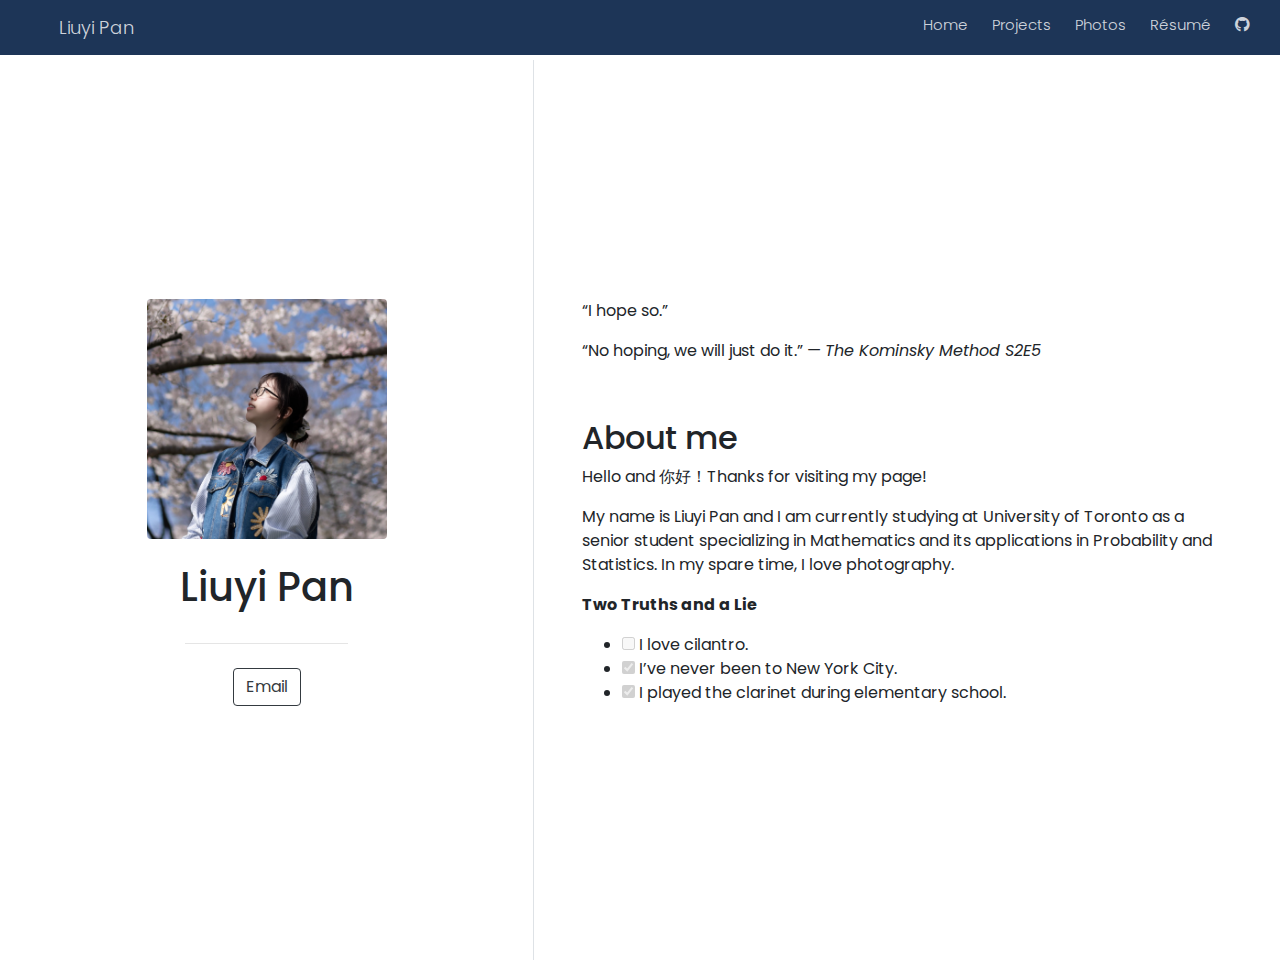
==== index.html @ ea9ebb52 "personal web build" ====
<!doctype html>
<html lang="en">
  <head>
    <!-- Required meta tags -->
    <meta charset="utf-8">
    <meta name="viewport" content="width=device-width, initial-scale=1, shrink-to-fit=no">

    <!-- Bootstrap CSS -->
    <link rel="stylesheet" href="https://stackpath.bootstrapcdn.com/bootstrap/4.5.0/css/bootstrap.min.css">

    <link href="https://fonts.googleapis.com/css2?family=Roboto+Slab&display=swap" rel="stylesheet">
    <style type="text/css">body {font-family: 'Roboto Slab', serif;}</style>

    <title>Liuyi Pan</title>

    
          <!--radix_placeholder_navigation_in_header-->
          <meta name="distill:offset" content=""/>

          <script type="application/javascript">

            window.headroom_prevent_pin = false;

            window.document.addEventListener("DOMContentLoaded", function (event) {

              // initialize headroom for banner
              var header = $('header').get(0);
              var headerHeight = header.offsetHeight;
              var headroom = new Headroom(header, {
                tolerance: 5,
                onPin : function() {
                  if (window.headroom_prevent_pin) {
                    window.headroom_prevent_pin = false;
                    headroom.unpin();
                  }
                }
              });
              headroom.init();
              if(window.location.hash)
                headroom.unpin();
              $(header).addClass('headroom--transition');

              // offset scroll location for banner on hash change
              // (see: https://github.com/WickyNilliams/headroom.js/issues/38)
              window.addEventListener("hashchange", function(event) {
                window.scrollTo(0, window.pageYOffset - (headerHeight + 25));
              });

              // responsive menu
              $('.distill-site-header').each(function(i, val) {
                var topnav = $(this);
                var toggle = topnav.find('.nav-toggle');
                toggle.on('click', function() {
                  topnav.toggleClass('responsive');
                });
              });

              // nav dropdowns
              $('.nav-dropbtn').click(function(e) {
                $(this).next('.nav-dropdown-content').toggleClass('nav-dropdown-active');
                $(this).parent().siblings('.nav-dropdown')
                   .children('.nav-dropdown-content').removeClass('nav-dropdown-active');
              });
              $("body").click(function(e){
                $('.nav-dropdown-content').removeClass('nav-dropdown-active');
              });
              $(".nav-dropdown").click(function(e){
                e.stopPropagation();
              });
            });
          </script>

          <style type="text/css">

          /* Theme (user-documented overrideables for nav appearance) */

          .distill-site-nav {
            color: rgba(255, 255, 255, 0.8);
            background-color: #0F2E3D;
            font-size: 15px;
            font-weight: 300;
          }

          .distill-site-nav a {
            color: inherit;
            text-decoration: none;
          }

          .distill-site-nav a:hover {
            color: white;
          }

          @media print {
            .distill-site-nav {
              display: none;
            }
          }

          .distill-site-header {

          }

          .distill-site-footer {

          }


          /* Site Header */

          .distill-site-header {
            width: 100%;
            box-sizing: border-box;
            z-index: 3;
          }

          .distill-site-header .nav-left {
            display: inline-block;
            margin-left: 8px;
          }

          @media screen and (max-width: 768px) {
            .distill-site-header .nav-left {
              margin-left: 0;
            }
          }


          .distill-site-header .nav-right {
            float: right;
            margin-right: 8px;
          }

          .distill-site-header a,
          .distill-site-header .title {
            display: inline-block;
            text-align: center;
            padding: 14px 10px 14px 10px;
          }

          .distill-site-header .title {
            font-size: 18px;
            min-width: 150px;
          }

          .distill-site-header .logo {
            padding: 0;
          }

          .distill-site-header .logo img {
            display: none;
            max-height: 20px;
            width: auto;
            margin-bottom: -4px;
          }

          .distill-site-header .nav-image img {
            max-height: 18px;
            width: auto;
            display: inline-block;
            margin-bottom: -3px;
          }



          @media screen and (min-width: 1000px) {
            .distill-site-header .logo img {
              display: inline-block;
            }
            .distill-site-header .nav-left {
              margin-left: 20px;
            }
            .distill-site-header .nav-right {
              margin-right: 20px;
            }
            .distill-site-header .title {
              padding-left: 12px;
            }
          }


          .distill-site-header .nav-toggle {
            display: none;
          }

          .nav-dropdown {
            display: inline-block;
            position: relative;
          }

          .nav-dropdown .nav-dropbtn {
            border: none;
            outline: none;
            color: rgba(255, 255, 255, 0.8);
            padding: 16px 10px;
            background-color: transparent;
            font-family: inherit;
            font-size: inherit;
            font-weight: inherit;
            margin: 0;
            margin-top: 1px;
            z-index: 2;
          }

          .nav-dropdown-content {
            display: none;
            position: absolute;
            background-color: white;
            min-width: 200px;
            border: 1px solid rgba(0,0,0,0.15);
            border-radius: 4px;
            box-shadow: 0px 8px 16px 0px rgba(0,0,0,0.1);
            z-index: 1;
            margin-top: 2px;
            white-space: nowrap;
            padding-top: 4px;
            padding-bottom: 4px;
          }

          .nav-dropdown-content hr {
            margin-top: 4px;
            margin-bottom: 4px;
            border: none;
            border-bottom: 1px solid rgba(0, 0, 0, 0.1);
          }

          .nav-dropdown-active {
            display: block;
          }

          .nav-dropdown-content a, .nav-dropdown-content .nav-dropdown-header {
            color: black;
            padding: 6px 24px;
            text-decoration: none;
            display: block;
            text-align: left;
          }

          .nav-dropdown-content .nav-dropdown-header {
            display: block;
            padding: 5px 24px;
            padding-bottom: 0;
            text-transform: uppercase;
            font-size: 14px;
            color: #999999;
            white-space: nowrap;
          }

          .nav-dropdown:hover .nav-dropbtn {
            color: white;
          }

          .nav-dropdown-content a:hover {
            background-color: #ddd;
            color: black;
          }

          .nav-right .nav-dropdown-content {
            margin-left: -45%;
            right: 0;
          }

          @media screen and (max-width: 768px) {
            .distill-site-header a, .distill-site-header .nav-dropdown  {display: none;}
            .distill-site-header a.nav-toggle {
              float: right;
              display: block;
            }
            .distill-site-header .title {
              margin-left: 0;
            }
            .distill-site-header .nav-right {
              margin-right: 0;
            }
            .distill-site-header {
              overflow: hidden;
            }
            .nav-right .nav-dropdown-content {
              margin-left: 0;
            }
          }


          @media screen and (max-width: 768px) {
            .distill-site-header.responsive {position: relative; min-height: 500px; }
            .distill-site-header.responsive a.nav-toggle {
              position: absolute;
              right: 0;
              top: 0;
            }
            .distill-site-header.responsive a,
            .distill-site-header.responsive .nav-dropdown {
              display: block;
              text-align: left;
            }
            .distill-site-header.responsive .nav-left,
            .distill-site-header.responsive .nav-right {
              width: 100%;
            }
            .distill-site-header.responsive .nav-dropdown {float: none;}
            .distill-site-header.responsive .nav-dropdown-content {position: relative;}
            .distill-site-header.responsive .nav-dropdown .nav-dropbtn {
              display: block;
              width: 100%;
              text-align: left;
            }
          }

          /* Site Footer */

          .distill-site-footer {
            width: 100%;
            overflow: hidden;
            box-sizing: border-box;
            z-index: 3;
            margin-top: 30px;
            padding-top: 30px;
            padding-bottom: 30px;
            text-align: center;
          }

          /* Headroom */

          d-title {
            padding-top: 6rem;
          }

          @media print {
            d-title {
              padding-top: 4rem;
            }
          }

          .headroom {
            z-index: 1000;
            position: fixed;
            top: 0;
            left: 0;
            right: 0;
          }

          .headroom--transition {
            transition: all .4s ease-in-out;
          }

          .headroom--unpinned {
            top: -100px;
          }

          .headroom--pinned {
            top: 0;
          }

          /* adjust viewport for navbar height */
          /* helps vertically center bootstrap (non-distill) content */
          .min-vh-100 {
            min-height: calc(100vh - 100px) !important;
          }

          </style>

          <script src="site_libs/jquery-3.6.0/jquery-3.6.0.min.js"></script>
          <link href="site_libs/font-awesome-5.1.0/css/all.css" rel="stylesheet"/>
          <link href="site_libs/font-awesome-5.1.0/css/v4-shims.css" rel="stylesheet"/>
          <script src="site_libs/headroom-0.9.4/headroom.min.js"></script>
          <script src="site_libs/autocomplete-0.37.1/autocomplete.min.js"></script>
          <script src="site_libs/fuse-6.4.1/fuse.min.js"></script>

          <script type="application/javascript">

          function getMeta(metaName) {
            var metas = document.getElementsByTagName('meta');
            for (let i = 0; i < metas.length; i++) {
              if (metas[i].getAttribute('name') === metaName) {
                return metas[i].getAttribute('content');
              }
            }
            return '';
          }

          function offsetURL(url) {
            var offset = getMeta('distill:offset');
            return offset ? offset + '/' + url : url;
          }

          function createFuseIndex() {

            // create fuse index
            var options = {
              keys: [
                { name: 'title', weight: 20 },
                { name: 'categories', weight: 15 },
                { name: 'description', weight: 10 },
                { name: 'contents', weight: 5 },
              ],
              ignoreLocation: true,
              threshold: 0
            };
            var fuse = new window.Fuse([], options);

            // fetch the main search.json
            return fetch(offsetURL('search.json'))
              .then(function(response) {
                if (response.status == 200) {
                  return response.json().then(function(json) {
                    // index main articles
                    json.articles.forEach(function(article) {
                      fuse.add(article);
                    });
                    // download collections and index their articles
                    return Promise.all(json.collections.map(function(collection) {
                      return fetch(offsetURL(collection)).then(function(response) {
                        if (response.status === 200) {
                          return response.json().then(function(articles) {
                            articles.forEach(function(article) {
                              fuse.add(article);
                            });
                          })
                        } else {
                          return Promise.reject(
                            new Error('Unexpected status from search index request: ' +
                                      response.status)
                          );
                        }
                      });
                    })).then(function() {
                      return fuse;
                    });
                  });

                } else {
                  return Promise.reject(
                    new Error('Unexpected status from search index request: ' +
                                response.status)
                  );
                }
              });
          }

          window.document.addEventListener("DOMContentLoaded", function (event) {

            // get search element (bail if we don't have one)
            var searchEl = window.document.getElementById('distill-search');
            if (!searchEl)
              return;

            createFuseIndex()
              .then(function(fuse) {

                // make search box visible
                searchEl.classList.remove('hidden');

                // initialize autocomplete
                var options = {
                  autoselect: true,
                  hint: false,
                  minLength: 2,
                };
                window.autocomplete(searchEl, options, [{
                  source: function(query, callback) {
                    const searchOptions = {
                      isCaseSensitive: false,
                      shouldSort: true,
                      minMatchCharLength: 2,
                      limit: 10,
                    };
                    var results = fuse.search(query, searchOptions);
                    callback(results
                      .map(function(result) { return result.item; })
                    );
                  },
                  templates: {
                    suggestion: function(suggestion) {
                      var img = suggestion.preview && Object.keys(suggestion.preview).length > 0
                        ? `<img src="${offsetURL(suggestion.preview)}"</img>`
                        : '';
                      var html = `
                        <div class="search-item">
                          <h3>${suggestion.title}</h3>
                          <div class="search-item-description">
                            ${suggestion.description || ''}
                          </div>
                          <div class="search-item-preview">
                            ${img}
                          </div>
                        </div>
                      `;
                      return html;
                    }
                  }
                }]).on('autocomplete:selected', function(event, suggestion) {
                  window.location.href = offsetURL(suggestion.path);
                });
                // remove inline display style on autocompleter (we want to
                // manage responsive display via css)
                $('.algolia-autocomplete').css("display", "");
              })
              .catch(function(error) {
                console.log(error);
              });

          });

          </script>

          <style type="text/css">

          .nav-search {
            font-size: x-small;
          }

          /* Algolioa Autocomplete */

          .algolia-autocomplete {
            display: inline-block;
            margin-left: 10px;
            vertical-align: sub;
            background-color: white;
            color: black;
            padding: 6px;
            padding-top: 8px;
            padding-bottom: 0;
            border-radius: 6px;
            border: 1px #0F2E3D solid;
            width: 180px;
          }


          @media screen and (max-width: 768px) {
            .distill-site-nav .algolia-autocomplete {
              display: none;
              visibility: hidden;
            }
            .distill-site-nav.responsive .algolia-autocomplete {
              display: inline-block;
              visibility: visible;
            }
            .distill-site-nav.responsive .algolia-autocomplete .aa-dropdown-menu {
              margin-left: 0;
              width: 400px;
              max-height: 400px;
            }
          }

          .algolia-autocomplete .aa-input, .algolia-autocomplete .aa-hint {
            width: 90%;
            outline: none;
            border: none;
          }

          .algolia-autocomplete .aa-hint {
            color: #999;
          }
          .algolia-autocomplete .aa-dropdown-menu {
            width: 550px;
            max-height: 70vh;
            overflow-x: visible;
            overflow-y: scroll;
            padding: 5px;
            margin-top: 3px;
            margin-left: -150px;
            background-color: #fff;
            border-radius: 5px;
            border: 1px solid #999;
            border-top: none;
          }

          .algolia-autocomplete .aa-dropdown-menu .aa-suggestion {
            cursor: pointer;
            padding: 5px 4px;
            border-bottom: 1px solid #eee;
          }

          .algolia-autocomplete .aa-dropdown-menu .aa-suggestion:last-of-type {
            border-bottom: none;
            margin-bottom: 2px;
          }

          .algolia-autocomplete .aa-dropdown-menu .aa-suggestion .search-item {
            overflow: hidden;
            font-size: 0.8em;
            line-height: 1.4em;
          }

          .algolia-autocomplete .aa-dropdown-menu .aa-suggestion .search-item h3 {
            font-size: 1rem;
            margin-block-start: 0;
            margin-block-end: 5px;
          }

          .algolia-autocomplete .aa-dropdown-menu .aa-suggestion .search-item-description {
            display: inline-block;
            overflow: hidden;
            height: 2.8em;
            width: 80%;
            margin-right: 4%;
          }

          .algolia-autocomplete .aa-dropdown-menu .aa-suggestion .search-item-preview {
            display: inline-block;
            width: 15%;
          }

          .algolia-autocomplete .aa-dropdown-menu .aa-suggestion .search-item-preview img {
            height: 3em;
            width: auto;
            display: none;
          }

          .algolia-autocomplete .aa-dropdown-menu .aa-suggestion .search-item-preview img[src] {
            display: initial;
          }

          .algolia-autocomplete .aa-dropdown-menu .aa-suggestion.aa-cursor {
            background-color: #eee;
          }
          .algolia-autocomplete .aa-dropdown-menu .aa-suggestion em {
            font-weight: bold;
            font-style: normal;
          }

          </style>


          <!--/radix_placeholder_navigation_in_header-->
          <!--radix_placeholder_site_in_header-->
          <!--/radix_placeholder_site_in_header-->
          
          <style type="text/css">
          body {
            padding-top: 60px;
          }
          </style>
          <style type="text/css">
          /* base variables */

          /* Edit the CSS properties in this file to create a custom
             Distill theme. Only edit values in the right column
             for each row; values shown are the CSS defaults.
             To return any property to the default,
             you may set its value to: unset
             All rows must end with a semi-colon.                      */

          /* Optional: embed custom fonts here with `@import`          */
          /* This must remain at the top of this file.                 */



          html {
            /*-- Main font sizes --*/
            --title-size:      50px;
            --body-size:       1.06rem;
            --code-size:       14px;
            --aside-size:      12px;
            --fig-cap-size:    13px;
            /*-- Main font colors --*/
            --title-color:     #000000;
            --header-color:    rgba(0, 0, 0, 0.8);
            --body-color:      rgba(0, 0, 0, 0.8);
            --aside-color:     rgba(0, 0, 0, 0.6);
            --fig-cap-color:   rgba(0, 0, 0, 0.6);
            /*-- Specify custom fonts ~~~ must be imported above   --*/
            --heading-font:    sans-serif;
            --mono-font:       monospace;
            --body-font:       sans-serif;
            --navbar-font:     sans-serif;  /* websites + blogs only */
          }

          /*-- ARTICLE METADATA --*/
          d-byline {
            --heading-size:    0.6rem;
            --heading-color:   rgba(0, 0, 0, 0.5);
            --body-size:       0.8rem;
            --body-color:      rgba(0, 0, 0, 0.8);
          }

          /*-- ARTICLE TABLE OF CONTENTS --*/
          .d-contents {
            --heading-size:    18px;
            --contents-size:   13px;
          }

          /*-- ARTICLE APPENDIX --*/
          d-appendix {
            --heading-size:    15px;
            --heading-color:   rgba(0, 0, 0, 0.65);
            --text-size:       0.8em;
            --text-color:      rgba(0, 0, 0, 0.5);
          }

          /*-- WEBSITE HEADER + FOOTER --*/
          /* These properties only apply to Distill sites and blogs  */

          .distill-site-header {
            --title-size:       18px;
            --text-color:       rgba(255, 255, 255, 0.8);
            --text-size:        15px;
            --hover-color:      white;
            --bkgd-color:       #0F2E3D;
          }

          .distill-site-footer {
            --text-color:       rgba(255, 255, 255, 0.8);
            --text-size:        15px;
            --hover-color:      white;
            --bkgd-color:       #0F2E3D;
          }

          /*-- Additional custom styles --*/
          /* Add any additional CSS rules below                      */
          </style>
          <style type="text/css">
          /* base variables */

          /* Edit the CSS properties in this file to create a custom
             Distill theme. Only edit values in the right column
             for each row; values shown are the CSS defaults.
             To return any property to the default,
             you may set its value to: unset
             All rows must end with a semi-colon.                      */

          /* Optional: embed custom fonts here with `@import`          */
          /* This must remain at the top of this file.                 */

          @import url('https://fonts.googleapis.com/css2?family=Poppins&display=swap');

          html {
            /*-- Main font sizes --*/
            --title-size:      50px;
            --body-size:       1.06rem;
            --code-size:       14px;
            --aside-size:      12px;
            --fig-cap-size:    13px;
            /*-- Main font colors --*/
            --title-color:     #000000;
            --header-color:    rgba(0, 0, 0, 0.8);
            --body-color:      rgba(0, 0, 0, 0.8);
            --aside-color:     rgba(0, 0, 0, 0.6);
            --fig-cap-color:   rgba(0, 0, 0, 0.6);
            /*-- Specify custom fonts ~~~ must be imported above   --*/
            --heading-font:    'Poppins', sans-serif;
            --mono-font:       monospace;
            --body-font:       'Poppins', sans-serif;
            --navbar-font:     'Poppins', sans-serif;  /* websites + blogs only */
          }

          /*-- ARTICLE METADATA --*/
          d-byline {
            --heading-size:    0.6rem;
            --heading-color:   rgba(0, 0, 0, 0.5);
            --body-size:       0.8rem;
            --body-color:      rgba(0, 0, 0, 0.8);
          }

          /*-- ARTICLE TABLE OF CONTENTS --*/
          .d-contents {
            --heading-size:    18px;
            --contents-size:   13px;
          }

          /*-- ARTICLE APPENDIX --*/
          d-appendix {
            --heading-size:    15px;
            --heading-color:   rgba(0, 0, 0, 0.65);
            --text-size:       0.8em;
            --text-color:      rgba(0, 0, 0, 0.5);
          }

          /*-- WEBSITE HEADER + FOOTER --*/
          /* These properties only apply to Distill sites and blogs  */

          .distill-site-header {
            --title-size:       18px;
            --text-color:       rgba(255, 255, 255, 0.8);
            --text-size:        15px;
            --hover-color:      white;
            --bkgd-color:       #1d3557;
          }

          .distill-site-footer {
            --text-color:       rgba(255, 255, 255, 0.8);
            --text-size:        15px;
            --hover-color:      white;
            --bkgd-color:       #1d3557;
          }

          a:hover {
            color: #457b9d;
          }

          /*-- Additional custom styles --*/
          /* Add any additional CSS rules below                      */
          </style>
          <style type="text/css">
          /* base style */

          /* FONT FAMILIES */

          :root {
            --heading-default: -apple-system, BlinkMacSystemFont, "Segoe UI", Roboto, Oxygen, Ubuntu, Cantarell, "Fira Sans", "Droid Sans", "Helvetica Neue", Arial, sans-serif;
            --mono-default: Consolas, Monaco, 'Andale Mono', 'Ubuntu Mono', monospace;
            --body-default: -apple-system, BlinkMacSystemFont, "Segoe UI", Roboto, Oxygen, Ubuntu, Cantarell, "Fira Sans", "Droid Sans", "Helvetica Neue", Arial, sans-serif;
          }

          body,
          .posts-list .post-preview p,
          .posts-list .description p {
            font-family: var(--body-font), var(--body-default);
          }

          h1, h2, h3, h4, h5, h6,
          .posts-list .post-preview h2,
          .posts-list .description h2 {
            font-family: var(--heading-font), var(--heading-default);
          }

          d-article div.sourceCode code,
          d-article pre code {
            font-family: var(--mono-font), var(--mono-default);
          }


          /*-- TITLE --*/
          d-title h1,
          .posts-list > h1 {
            color: var(--title-color, black);
          }

          d-title h1 {
            font-size: var(--title-size, 50px);
          }

          /*-- HEADERS --*/
          d-article h1,
          d-article h2,
          d-article h3,
          d-article h4,
          d-article h5,
          d-article h6 {
            color: var(--header-color, rgba(0, 0, 0, 0.8));
          }

          /*-- BODY --*/
          d-article > p,  /* only text inside of <p> tags */
          d-article > ul, /* lists */
          d-article > ol {
            color: var(--body-color, rgba(0, 0, 0, 0.8));
            font-size: var(--body-size, 1.06rem);
          }


          /*-- CODE --*/
          d-article div.sourceCode code,
          d-article pre code {
            font-size: var(--code-size, 14px);
          }

          /*-- ASIDE --*/
          d-article aside {
            font-size: var(--aside-size, 12px);
            color: var(--aside-color, rgba(0, 0, 0, 0.6));
          }

          /*-- FIGURE CAPTIONS --*/
          figure .caption,
          figure figcaption,
          .figure .caption {
            font-size: var(--fig-cap-size, 13px);
            color: var(--fig-cap-color, rgba(0, 0, 0, 0.6));
          }

          /*-- METADATA --*/
          d-byline h3 {
            font-size: var(--heading-size, 0.6rem);
            color: var(--heading-color, rgba(0, 0, 0, 0.5));
          }

          d-byline {
            font-size: var(--body-size, 0.8rem);
            color: var(--body-color, rgba(0, 0, 0, 0.8));
          }

          d-byline a,
          d-article d-byline a {
            color: var(--body-color, rgba(0, 0, 0, 0.8));
          }

          /*-- TABLE OF CONTENTS --*/
          .d-contents nav h3 {
            font-size: var(--heading-size, 18px);
          }

          .d-contents nav a {
            font-size: var(--contents-size, 13px);
          }

          /*-- APPENDIX --*/
          d-appendix h3 {
            font-size: var(--heading-size, 15px);
            color: var(--heading-color, rgba(0, 0, 0, 0.65));
          }

          d-appendix {
            font-size: var(--text-size, 0.8em);
            color: var(--text-color, rgba(0, 0, 0, 0.5));
          }

          d-appendix d-footnote-list a.footnote-backlink {
            color: var(--text-color, rgba(0, 0, 0, 0.5));
          }

          /*-- WEBSITE HEADER + FOOTER --*/
          .distill-site-header .title {
            font-size: var(--title-size, 18px);
            font-family: var(--navbar-font), var(--heading-default);
          }

          .distill-site-header a,
          .nav-dropdown .nav-dropbtn {
            font-family: var(--navbar-font), var(--heading-default);
          }

          .nav-dropdown .nav-dropbtn {
            color: var(--text-color, rgba(255, 255, 255, 0.8));
            font-size: var(--text-size, 15px);
          }

          .distill-site-header a:hover,
          .nav-dropdown:hover .nav-dropbtn {
            color: var(--hover-color, white);
          }

          .distill-site-header {
            font-size: var(--text-size, 15px);
            color: var(--text-color, rgba(255, 255, 255, 0.8));
            background-color: var(--bkgd-color, #0F2E3D);
          }

          .distill-site-footer {
            font-size: var(--text-size, 15px);
            color: var(--text-color, rgba(255, 255, 255, 0.8));
            background-color: var(--bkgd-color, #0F2E3D);
          }

          .distill-site-footer a:hover {
            color: var(--hover-color, white);
          }</style>
          <script src="C:\Users\11366\Documents\R\win-library\4.0\rmarkdown\rmd\h\pandoc\header-attrs.js"></script>
    
    
  </head>
  <body>

          <!--radix_placeholder_navigation_before_body-->
          <header class="header header--fixed" role="banner">
          <nav class="distill-site-nav distill-site-header">
          <div class="nav-left">
          <a href="index.html" class="title">Liuyi Pan</a>
          </div>
          <div class="nav-right">
          <a href="index.html">Home</a>
          <a href="projects.html">Projects</a>
          <a href="photos.html">Photos</a>
          <a href="pdfs/liuyipan_resume.pdf">Résumé</a>
          <a href="https://github.com/pattypan27">
          <i class="fa fa-github" aria-hidden="true"></i>
          </a>
          <a href="javascript:void(0);" class="nav-toggle">&#9776;</a>
          </div>
          </nav>
          </header>
          <!--/radix_placeholder_navigation_before_body-->
          <!--radix_placeholder_site_before_body-->
          <!--/radix_placeholder_site_before_body-->
    
    <div class="container-fluid d-none d-lg-block d-xl-block">
      <div class="d-flex row flex-row vh-100">
        <div class="d-flex flex-column col-5 align-items-center text-center align-self-center">
          <div class="mx-auto text-center">
            <div class="p-3">
              <img src="liuyi.jpg" style="height:15rem" class="rounded">
            </div>
            <div class="p-2">
              <h1>Liuyi Pan</h1>
            </div>
            <hr style="width:60%;"/>
            <div class="p-2">
              <div id="icon-list">
                <ul class="list-inline">
                                    <li class="list-inline-item">
                    <a href=mailto:liuyi.pan@mail.utoronto.ca>
                      <button type="button" class="btn btn-outline-dark mb-2">
                        Email
                      </button>
                    </a>
                  </li>
                                  </ul>
              </div>
            </div>
          </div>
        </div>
        <div class="d-flex flex-column vh-100 border-left"></div>
        <div class="d-flex flex-column col px-5 align-items-center align-self-center mh-100" style="overflow-y: scroll;">
          <div class="my-5" id="content">
            <p>“I hope so.”</p>
            <p>“No hoping, we will just do it.” — <em>The Kominsky
            Method S2E5</em></p>
            <p><br />
            </p>
            <div id="about-me" class="section level2">
            <h2>About me</h2>
            <p>Hello and 你好！Thanks for visiting my page!</p>
            <p>My name is Liuyi Pan and I am currently studying at
            University of Toronto as a senior student specializing in
            Mathematics and its applications in Probability and
            Statistics. In my spare time, I love photography.</p>
            <p><strong>Two Truths and a Lie</strong></p>
            <ul class="task-list">
            <li><input type="checkbox" disabled="" />
            I love cilantro.</li>
            <li><input type="checkbox" disabled="" checked="" />
            I’ve never been to New York City.</li>
            <li><input type="checkbox" disabled="" checked="" />
            I played the clarinet during elementary school.</li>
            </ul>
            </div>
          </div>
        </div>
      </div>
    </div>

    <div class="container-flex min-vh-100 d-block d-lg-none d-xl-none">
      <div class="d-flex flex-row justify-content-center">
        <div class="d-flex flex-col">
          <div class="mx-auto">
            <div class="p-3 mt-3 text-center">
              <img src="liuyi.jpg" style="height:15rem" class="rounded">
            </div>
            <div class="p-2 text-center">
              <h1>Liuyi Pan</h1>
            </div>
            <hr style="width:60%;"/>

            <div class="row justify-content-center align-items-center">
              <div class="col-8 p-1 text-center">
                <div class="list-group">
                                    <a href=mailto:liuyi.pan@mail.utoronto.ca>
                    <button type="button" class="list-group-item list-group-item-action my-1 rounded">
                      Email
                    </button>
                  </a>
                                  </div>
              </div>
            </div>
            <div class="p pt-4 px-5">
              <p>“I hope so.”</p>
              <p>“No hoping, we will just do it.” — <em>The Kominsky
              Method S2E5</em></p>
              <p><br />
              </p>
              <div id="about-me" class="section level2">
              <h2>About me</h2>
              <p>Hello and 你好！Thanks for visiting my page!</p>
              <p>My name is Liuyi Pan and I am currently studying at
              University of Toronto as a senior student specializing in
              Mathematics and its applications in Probability and
              Statistics. In my spare time, I love photography.</p>
              <p><strong>Two Truths and a Lie</strong></p>
              <ul class="task-list">
              <li><input type="checkbox" disabled="" />
              I love cilantro.</li>
              <li><input type="checkbox" disabled="" checked="" />
              I’ve never been to New York City.</li>
              <li><input type="checkbox" disabled="" checked="" />
              I played the clarinet during elementary school.</li>
              </ul>
              </div>
            </div>
        </div>
      </div>
    </div>

    <!-- Optional JavaScript -->
    <!-- jQuery first, then Popper.js, then Bootstrap JS -->
    <script src="https://code.jquery.com/jquery-3.5.1.slim.min.js" integrity="sha384-DfXdz2htPH0lsSSs5nCTpuj/zy4C+OGpamoFVy38MVBnE+IbbVYUew+OrCXaRkfj" crossorigin="anonymous"></script>
    <script src="https://cdn.jsdelivr.net/npm/popper.js@1.16.0/dist/umd/popper.min.js" integrity="sha384-Q6E9RHvbIyZFJoft+2mJbHaEWldlvI9IOYy5n3zV9zzTtmI3UksdQRVvoxMfooAo" crossorigin="anonymous"></script>
    <script src="https://stackpath.bootstrapcdn.com/bootstrap/4.5.0/js/bootstrap.min.js" integrity="sha384-OgVRvuATP1z7JjHLkuOU7Xw704+h835Lr+6QL9UvYjZE3Ipu6Tp75j7Bh/kR0JKI" crossorigin="anonymous"></script>

      <!--radix_placeholder_site_after_body-->
      <!--/radix_placeholder_site_after_body-->
      <!--radix_placeholder_navigation_after_body-->
      <div class="distill-site-nav distill-site-footer">
      <p>© Copyright 2022 Liuyi Pan</p>
      <p><span style="font-size:0.6rem;"><i class="fas fa-wrench"></i> The
      site made with the distill R-package <i class="fab fa-r-project"></i>
      powered by the distill web framework
      <i class="fab fa-js"></i></span></p>
      </div>
      <!--/radix_placeholder_navigation_after_body-->

  
  </body>
</html>
---- site_libs/font-awesome-5.1.0/css/all.css ----
/*!
 * Font Awesome Free 5.1.0 by @fontawesome - https://fontawesome.com
 * License - https://fontawesome.com/license (Icons: CC BY 4.0, Fonts: SIL OFL 1.1, Code: MIT License)
 */
.fa,.fab,.fal,.far,.fas{-moz-osx-font-smoothing:grayscale;-webkit-font-smoothing:antialiased;display:inline-block;font-style:normal;font-variant:normal;text-rendering:auto;line-height:1}.fa-lg{font-size:1.33333em;line-height:.75em;vertical-align:-.0667em}.fa-xs{font-size:.75em}.fa-sm{font-size:.875em}.fa-1x{font-size:1em}.fa-2x{font-size:2em}.fa-3x{font-size:3em}.fa-4x{font-size:4em}.fa-5x{font-size:5em}.fa-6x{font-size:6em}.fa-7x{font-size:7em}.fa-8x{font-size:8em}.fa-9x{font-size:9em}.fa-10x{font-size:10em}.fa-fw{text-align:center;width:1.25em}.fa-ul{list-style-type:none;margin-left:2.5em;padding-left:0}.fa-ul>li{position:relative}.fa-li{left:-2em;position:absolute;text-align:center;width:2em;line-height:inherit}.fa-border{border:.08em solid #eee;border-radius:.1em;padding:.2em .25em .15em}.fa-pull-left{float:left}.fa-pull-right{float:right}.fa.fa-pull-left,.fab.fa-pull-left,.fal.fa-pull-left,.far.fa-pull-left,.fas.fa-pull-left{margin-right:.3em}.fa.fa-pull-right,.fab.fa-pull-right,.fal.fa-pull-right,.far.fa-pull-right,.fas.fa-pull-right{margin-left:.3em}.fa-spin{animation:a 2s infinite linear}.fa-pulse{animation:a 1s infinite steps(8)}@keyframes a{0%{transform:rotate(0deg)}to{transform:rotate(1turn)}}.fa-rotate-90{-ms-filter:"progid:DXImageTransform.Microsoft.BasicImage(rotation=1)";transform:rotate(90deg)}.fa-rotate-180{-ms-filter:"progid:DXImageTransform.Microsoft.BasicImage(rotation=2)";transform:rotate(180deg)}.fa-rotate-270{-ms-filter:"progid:DXImageTransform.Microsoft.BasicImage(rotation=3)";transform:rotate(270deg)}.fa-flip-horizontal{-ms-filter:"progid:DXImageTransform.Microsoft.BasicImage(rotation=0, mirror=1)";transform:scaleX(-1)}.fa-flip-vertical{transform:scaleY(-1)}.fa-flip-horizontal.fa-flip-vertical,.fa-flip-vertical{-ms-filter:"progid:DXImageTransform.Microsoft.BasicImage(rotation=2, mirror=1)"}.fa-flip-horizontal.fa-flip-vertical{transform:scale(-1)}:root .fa-flip-horizontal,:root .fa-flip-vertical,:root .fa-rotate-90,:root .fa-rotate-180,:root .fa-rotate-270{-webkit-filter:none;filter:none}.fa-stack{display:inline-block;height:2em;line-height:2em;position:relative;vertical-align:middle;width:2em}.fa-stack-1x,.fa-stack-2x{left:0;position:absolute;text-align:center;width:100%}.fa-stack-1x{line-height:inherit}.fa-stack-2x{font-size:2em}.fa-inverse{color:#fff}.fa-500px:before{content:"\f26e"}.fa-accessible-icon:before{content:"\f368"}.fa-accusoft:before{content:"\f369"}.fa-address-book:before{content:"\f2b9"}.fa-address-card:before{content:"\f2bb"}.fa-adjust:before{content:"\f042"}.fa-adn:before{content:"\f170"}.fa-adversal:before{content:"\f36a"}.fa-affiliatetheme:before{content:"\f36b"}.fa-algolia:before{content:"\f36c"}.fa-align-center:before{content:"\f037"}.fa-align-justify:before{content:"\f039"}.fa-align-left:before{content:"\f036"}.fa-align-right:before{content:"\f038"}.fa-allergies:before{content:"\f461"}.fa-amazon:before{content:"\f270"}.fa-amazon-pay:before{content:"\f42c"}.fa-ambulance:before{content:"\f0f9"}.fa-american-sign-language-interpreting:before{content:"\f2a3"}.fa-amilia:before{content:"\f36d"}.fa-anchor:before{content:"\f13d"}.fa-android:before{content:"\f17b"}.fa-angellist:before{content:"\f209"}.fa-angle-double-down:before{content:"\f103"}.fa-angle-double-left:before{content:"\f100"}.fa-angle-double-right:before{content:"\f101"}.fa-angle-double-up:before{content:"\f102"}.fa-angle-down:before{content:"\f107"}.fa-angle-left:before{content:"\f104"}.fa-angle-right:before{content:"\f105"}.fa-angle-up:before{content:"\f106"}.fa-angry:before{content:"\f556"}.fa-angrycreative:before{content:"\f36e"}.fa-angular:before{content:"\f420"}.fa-app-store:before{content:"\f36f"}.fa-app-store-ios:before{content:"\f370"}.fa-apper:before{content:"\f371"}.fa-apple:before{content:"\f179"}.fa-apple-pay:before{content:"\f415"}.fa-archive:before{content:"\f187"}.fa-archway:before{content:"\f557"}.fa-arrow-alt-circle-down:before{content:"\f358"}.fa-arrow-alt-circle-left:before{content:"\f359"}.fa-arrow-alt-circle-right:before{content:"\f35a"}.fa-arrow-alt-circle-up:before{content:"\f35b"}.fa-arrow-circle-down:before{content:"\f0ab"}.fa-arrow-circle-left:before{content:"\f0a8"}.fa-arrow-circle-right:before{content:"\f0a9"}.fa-arrow-circle-up:before{content:"\f0aa"}.fa-arrow-down:before{content:"\f063"}.fa-arrow-left:before{content:"\f060"}.fa-arrow-right:before{content:"\f061"}.fa-arrow-up:before{content:"\f062"}.fa-arrows-alt:before{content:"\f0b2"}.fa-arrows-alt-h:before{content:"\f337"}.fa-arrows-alt-v:before{content:"\f338"}.fa-assistive-listening-systems:before{content:"\f2a2"}.fa-asterisk:before{content:"\f069"}.fa-asymmetrik:before{content:"\f372"}.fa-at:before{content:"\f1fa"}.fa-atlas:before{content:"\f558"}.fa-audible:before{content:"\f373"}.fa-audio-description:before{content:"\f29e"}.fa-autoprefixer:before{content:"\f41c"}.fa-avianex:before{content:"\f374"}.fa-aviato:before{content:"\f421"}.fa-award:before{content:"\f559"}.fa-aws:before{content:"\f375"}.fa-backspace:before{content:"\f55a"}.fa-backward:before{content:"\f04a"}.fa-balance-scale:before{content:"\f24e"}.fa-ban:before{content:"\f05e"}.fa-band-aid:before{content:"\f462"}.fa-bandcamp:before{content:"\f2d5"}.fa-barcode:before{content:"\f02a"}.fa-bars:before{content:"\f0c9"}.fa-baseball-ball:before{content:"\f433"}.fa-basketball-ball:before{content:"\f434"}.fa-bath:before{content:"\f2cd"}.fa-battery-empty:before{content:"\f244"}.fa-battery-full:before{content:"\f240"}.fa-battery-half:before{content:"\f242"}.fa-battery-quarter:before{content:"\f243"}.fa-battery-three-quarters:before{content:"\f241"}.fa-bed:before{content:"\f236"}.fa-beer:before{content:"\f0fc"}.fa-behance:before{content:"\f1b4"}.fa-behance-square:before{content:"\f1b5"}.fa-bell:before{content:"\f0f3"}.fa-bell-slash:before{content:"\f1f6"}.fa-bezier-curve:before{content:"\f55b"}.fa-bicycle:before{content:"\f206"}.fa-bimobject:before{content:"\f378"}.fa-binoculars:before{content:"\f1e5"}.fa-birthday-cake:before{content:"\f1fd"}.fa-bitbucket:before{content:"\f171"}.fa-bitcoin:before{content:"\f379"}.fa-bity:before{content:"\f37a"}.fa-black-tie:before{content:"\f27e"}.fa-blackberry:before{content:"\f37b"}.fa-blender:before{content:"\f517"}.fa-blind:before{content:"\f29d"}.fa-blogger:before{content:"\f37c"}.fa-blogger-b:before{content:"\f37d"}.fa-bluetooth:before{content:"\f293"}.fa-bluetooth-b:before{content:"\f294"}.fa-bold:before{content:"\f032"}.fa-bolt:before{content:"\f0e7"}.fa-bomb:before{content:"\f1e2"}.fa-bong:before{content:"\f55c"}.fa-book:before{content:"\f02d"}.fa-book-open:before{content:"\f518"}.fa-bookmark:before{content:"\f02e"}.fa-bowling-ball:before{content:"\f436"}.fa-box:before{content:"\f466"}.fa-box-open:before{content:"\f49e"}.fa-boxes:before{content:"\f468"}.fa-braille:before{content:"\f2a1"}.fa-briefcase:before{content:"\f0b1"}.fa-briefcase-medical:before{content:"\f469"}.fa-broadcast-tower:before{content:"\f519"}.fa-broom:before{content:"\f51a"}.fa-brush:before{content:"\f55d"}.fa-btc:before{content:"\f15a"}.fa-bug:before{content:"\f188"}.fa-building:before{content:"\f1ad"}.fa-bullhorn:before{content:"\f0a1"}.fa-bullseye:before{content:"\f140"}.fa-burn:before{content:"\f46a"}.fa-buromobelexperte:before{content:"\f37f"}.fa-bus:before{content:"\f207"}.fa-bus-alt:before{content:"\f55e"}.fa-buysellads:before{content:"\f20d"}.fa-calculator:before{content:"\f1ec"}.fa-calendar:before{content:"\f133"}.fa-calendar-alt:before{content:"\f073"}.fa-calendar-check:before{content:"\f274"}.fa-calendar-minus:before{content:"\f272"}.fa-calendar-plus:before{content:"\f271"}.fa-calendar-times:before{content:"\f273"}.fa-camera:before{content:"\f030"}.fa-camera-retro:before{content:"\f083"}.fa-cannabis:before{content:"\f55f"}.fa-capsules:before{content:"\f46b"}.fa-car:before{content:"\f1b9"}.fa-caret-down:before{content:"\f0d7"}.fa-caret-left:before{content:"\f0d9"}.fa-caret-right:before{content:"\f0da"}.fa-caret-square-down:before{content:"\f150"}.fa-caret-square-left:before{content:"\f191"}.fa-caret-square-right:before{content:"\f152"}.fa-caret-square-up:before{content:"\f151"}.fa-caret-up:before{content:"\f0d8"}.fa-cart-arrow-down:before{content:"\f218"}.fa-cart-plus:before{content:"\f217"}.fa-cc-amazon-pay:before{content:"\f42d"}.fa-cc-amex:before{content:"\f1f3"}.fa-cc-apple-pay:before{content:"\f416"}.fa-cc-diners-club:before{content:"\f24c"}.fa-cc-discover:before{content:"\f1f2"}.fa-cc-jcb:before{content:"\f24b"}.fa-cc-mastercard:before{content:"\f1f1"}.fa-cc-paypal:before{content:"\f1f4"}.fa-cc-stripe:before{content:"\f1f5"}.fa-cc-visa:before{content:"\f1f0"}.fa-centercode:before{content:"\f380"}.fa-certificate:before{content:"\f0a3"}.fa-chalkboard:before{content:"\f51b"}.fa-chalkboard-teacher:before{content:"\f51c"}.fa-chart-area:before{content:"\f1fe"}.fa-chart-bar:before{content:"\f080"}.fa-chart-line:before{content:"\f201"}.fa-chart-pie:before{content:"\f200"}.fa-check:before{content:"\f00c"}.fa-check-circle:before{content:"\f058"}.fa-check-double:before{content:"\f560"}.fa-check-square:before{content:"\f14a"}.fa-chess:before{content:"\f439"}.fa-chess-bishop:before{content:"\f43a"}.fa-chess-board:before{content:"\f43c"}.fa-chess-king:before{content:"\f43f"}.fa-chess-knight:before{content:"\f441"}.fa-chess-pawn:before{content:"\f443"}.fa-chess-queen:before{content:"\f445"}.fa-chess-rook:before{content:"\f447"}.fa-chevron-circle-down:before{content:"\f13a"}.fa-chevron-circle-left:before{content:"\f137"}.fa-chevron-circle-right:before{content:"\f138"}.fa-chevron-circle-up:before{content:"\f139"}.fa-chevron-down:before{content:"\f078"}.fa-chevron-left:before{content:"\f053"}.fa-chevron-right:before{content:"\f054"}.fa-chevron-up:before{content:"\f077"}.fa-child:before{content:"\f1ae"}.fa-chrome:before{content:"\f268"}.fa-church:before{content:"\f51d"}.fa-circle:before{content:"\f111"}.fa-circle-notch:before{content:"\f1ce"}.fa-clipboard:before{content:"\f328"}.fa-clipboard-check:before{content:"\f46c"}.fa-clipboard-list:before{content:"\f46d"}.fa-clock:before{content:"\f017"}.fa-clone:before{content:"\f24d"}.fa-closed-captioning:before{content:"\f20a"}.fa-cloud:before{content:"\f0c2"}.fa-cloud-download-alt:before{content:"\f381"}.fa-cloud-upload-alt:before{content:"\f382"}.fa-cloudscale:before{content:"\f383"}.fa-cloudsmith:before{content:"\f384"}.fa-cloudversify:before{content:"\f385"}.fa-cocktail:before{content:"\f561"}.fa-code:before{content:"\f121"}.fa-code-branch:before{content:"\f126"}.fa-codepen:before{content:"\f1cb"}.fa-codiepie:before{content:"\f284"}.fa-coffee:before{content:"\f0f4"}.fa-cog:before{content:"\f013"}.fa-cogs:before{content:"\f085"}.fa-coins:before{content:"\f51e"}.fa-columns:before{content:"\f0db"}.fa-comment:before{content:"\f075"}.fa-comment-alt:before{content:"\f27a"}.fa-comment-dots:before{content:"\f4ad"}.fa-comment-slash:before{content:"\f4b3"}.fa-comments:before{content:"\f086"}.fa-compact-disc:before{content:"\f51f"}.fa-compass:before{content:"\f14e"}.fa-compress:before{content:"\f066"}.fa-concierge-bell:before{content:"\f562"}.fa-connectdevelop:before{content:"\f20e"}.fa-contao:before{content:"\f26d"}.fa-cookie:before{content:"\f563"}.fa-cookie-bite:before{content:"\f564"}.fa-copy:before{content:"\f0c5"}.fa-copyright:before{content:"\f1f9"}.fa-couch:before{content:"\f4b8"}.fa-cpanel:before{content:"\f388"}.fa-creative-commons:before{content:"\f25e"}.fa-creative-commons-by:before{content:"\f4e7"}.fa-creative-commons-nc:before{content:"\f4e8"}.fa-creative-commons-nc-eu:before{content:"\f4e9"}.fa-creative-commons-nc-jp:before{content:"\f4ea"}.fa-creative-commons-nd:before{content:"\f4eb"}.fa-creative-commons-pd:before{content:"\f4ec"}.fa-creative-commons-pd-alt:before{content:"\f4ed"}.fa-creative-commons-remix:before{content:"\f4ee"}.fa-creative-commons-sa:before{content:"\f4ef"}.fa-creative-commons-sampling:before{content:"\f4f0"}.fa-creative-commons-sampling-plus:before{content:"\f4f1"}.fa-creative-commons-share:before{content:"\f4f2"}.fa-credit-card:before{content:"\f09d"}.fa-crop:before{content:"\f125"}.fa-crop-alt:before{content:"\f565"}.fa-crosshairs:before{content:"\f05b"}.fa-crow:before{content:"\f520"}.fa-crown:before{content:"\f521"}.fa-css3:before{content:"\f13c"}.fa-css3-alt:before{content:"\f38b"}.fa-cube:before{content:"\f1b2"}.fa-cubes:before{content:"\f1b3"}.fa-cut:before{content:"\f0c4"}.fa-cuttlefish:before{content:"\f38c"}.fa-d-and-d:before{content:"\f38d"}.fa-dashcube:before{content:"\f210"}.fa-database:before{content:"\f1c0"}.fa-deaf:before{content:"\f2a4"}.fa-delicious:before{content:"\f1a5"}.fa-deploydog:before{content:"\f38e"}.fa-deskpro:before{content:"\f38f"}.fa-desktop:before{content:"\f108"}.fa-deviantart:before{content:"\f1bd"}.fa-diagnoses:before{content:"\f470"}.fa-dice:before{content:"\f522"}.fa-dice-five:before{content:"\f523"}.fa-dice-four:before{content:"\f524"}.fa-dice-one:before{content:"\f525"}.fa-dice-six:before{content:"\f526"}.fa-dice-three:before{content:"\f527"}.fa-dice-two:before{content:"\f528"}.fa-digg:before{content:"\f1a6"}.fa-digital-ocean:before{content:"\f391"}.fa-digital-tachograph:before{content:"\f566"}.fa-discord:before{content:"\f392"}.fa-discourse:before{content:"\f393"}.fa-divide:before{content:"\f529"}.fa-dizzy:before{content:"\f567"}.fa-dna:before{content:"\f471"}.fa-dochub:before{content:"\f394"}.fa-docker:before{content:"\f395"}.fa-dollar-sign:before{content:"\f155"}.fa-dolly:before{content:"\f472"}.fa-dolly-flatbed:before{content:"\f474"}.fa-donate:before{content:"\f4b9"}.fa-door-closed:before{content:"\f52a"}.fa-door-open:before{content:"\f52b"}.fa-dot-circle:before{content:"\f192"}.fa-dove:before{content:"\f4ba"}.fa-download:before{content:"\f019"}.fa-draft2digital:before{content:"\f396"}.fa-drafting-compass:before{content:"\f568"}.fa-dribbble:before{content:"\f17d"}.fa-dribbble-square:before{content:"\f397"}.fa-dropbox:before{content:"\f16b"}.fa-drum:before{content:"\f569"}.fa-drum-steelpan:before{content:"\f56a"}.fa-drupal:before{content:"\f1a9"}.fa-dumbbell:before{content:"\f44b"}.fa-dyalog:before{content:"\f399"}.fa-earlybirds:before{content:"\f39a"}.fa-ebay:before{content:"\f4f4"}.fa-edge:before{content:"\f282"}.fa-edit:before{content:"\f044"}.fa-eject:before{content:"\f052"}.fa-elementor:before{content:"\f430"}.fa-ellipsis-h:before{content:"\f141"}.fa-ellipsis-v:before{content:"\f142"}.fa-ember:before{content:"\f423"}.fa-empire:before{content:"\f1d1"}.fa-envelope:before{content:"\f0e0"}.fa-envelope-open:before{content:"\f2b6"}.fa-envelope-square:before{content:"\f199"}.fa-envira:before{content:"\f299"}.fa-equals:before{content:"\f52c"}.fa-eraser:before{content:"\f12d"}.fa-erlang:before{content:"\f39d"}.fa-ethereum:before{content:"\f42e"}.fa-etsy:before{content:"\f2d7"}.fa-euro-sign:before{content:"\f153"}.fa-exchange-alt:before{content:"\f362"}.fa-exclamation:before{content:"\f12a"}.fa-exclamation-circle:before{content:"\f06a"}.fa-exclamation-triangle:before{content:"\f071"}.fa-expand:before{content:"\f065"}.fa-expand-arrows-alt:before{content:"\f31e"}.fa-expeditedssl:before{content:"\f23e"}.fa-external-link-alt:before{content:"\f35d"}.fa-external-link-square-alt:before{content:"\f360"}.fa-eye:before{content:"\f06e"}.fa-eye-dropper:before{content:"\f1fb"}.fa-eye-slash:before{content:"\f070"}.fa-facebook:before{content:"\f09a"}.fa-facebook-f:before{content:"\f39e"}.fa-facebook-messenger:before{content:"\f39f"}.fa-facebook-square:before{content:"\f082"}.fa-fast-backward:before{content:"\f049"}.fa-fast-forward:before{content:"\f050"}.fa-fax:before{content:"\f1ac"}.fa-feather:before{content:"\f52d"}.fa-feather-alt:before{content:"\f56b"}.fa-female:before{content:"\f182"}.fa-fighter-jet:before{content:"\f0fb"}.fa-file:before{content:"\f15b"}.fa-file-alt:before{content:"\f15c"}.fa-file-archive:before{content:"\f1c6"}.fa-file-audio:before{content:"\f1c7"}.fa-file-code:before{content:"\f1c9"}.fa-file-contract:before{content:"\f56c"}.fa-file-download:before{content:"\f56d"}.fa-file-excel:before{content:"\f1c3"}.fa-file-export:before{content:"\f56e"}.fa-file-image:before{content:"\f1c5"}.fa-file-import:before{content:"\f56f"}.fa-file-invoice:before{content:"\f570"}.fa-file-invoice-dollar:before{content:"\f571"}.fa-file-medical:before{content:"\f477"}.fa-file-medical-alt:before{content:"\f478"}.fa-file-pdf:before{content:"\f1c1"}.fa-file-powerpoint:before{content:"\f1c4"}.fa-file-prescription:before{content:"\f572"}.fa-file-signature:before{content:"\f573"}.fa-file-upload:before{content:"\f574"}.fa-file-video:before{content:"\f1c8"}.fa-file-word:before{content:"\f1c2"}.fa-fill:before{content:"\f575"}.fa-fill-drip:before{content:"\f576"}.fa-film:before{content:"\f008"}.fa-filter:before{content:"\f0b0"}.fa-fingerprint:before{content:"\f577"}.fa-fire:before{content:"\f06d"}.fa-fire-extinguisher:before{content:"\f134"}.fa-firefox:before{content:"\f269"}.fa-first-aid:before{content:"\f479"}.fa-first-order:before{content:"\f2b0"}.fa-first-order-alt:before{content:"\f50a"}.fa-firstdraft:before{content:"\f3a1"}.fa-fish:before{content:"\f578"}.fa-flag:before{content:"\f024"}.fa-flag-checkered:before{content:"\f11e"}.fa-flask:before{content:"\f0c3"}.fa-flickr:before{content:"\f16e"}.fa-flipboard:before{content:"\f44d"}.fa-flushed:before{content:"\f579"}.fa-fly:before{content:"\f417"}.fa-folder:before{content:"\f07b"}.fa-folder-open:before{content:"\f07c"}.fa-font:before{content:"\f031"}.fa-font-awesome:before{content:"\f2b4"}.fa-font-awesome-alt:before{content:"\f35c"}.fa-font-awesome-flag:before{content:"\f425"}.fa-font-awesome-logo-full:before{content:"\f4e6"}.fa-fonticons:before{content:"\f280"}.fa-fonticons-fi:before{content:"\f3a2"}.fa-football-ball:before{content:"\f44e"}.fa-fort-awesome:before{content:"\f286"}.fa-fort-awesome-alt:before{content:"\f3a3"}.fa-forumbee:before{content:"\f211"}.fa-forward:before{content:"\f04e"}.fa-foursquare:before{content:"\f180"}.fa-free-code-camp:before{content:"\f2c5"}.fa-freebsd:before{content:"\f3a4"}.fa-frog:before{content:"\f52e"}.fa-frown:before{content:"\f119"}.fa-frown-open:before{content:"\f57a"}.fa-fulcrum:before{content:"\f50b"}.fa-futbol:before{content:"\f1e3"}.fa-galactic-republic:before{content:"\f50c"}.fa-galactic-senate:before{content:"\f50d"}.fa-gamepad:before{content:"\f11b"}.fa-gas-pump:before{content:"\f52f"}.fa-gavel:before{content:"\f0e3"}.fa-gem:before{content:"\f3a5"}.fa-genderless:before{content:"\f22d"}.fa-get-pocket:before{content:"\f265"}.fa-gg:before{content:"\f260"}.fa-gg-circle:before{content:"\f261"}.fa-gift:before{content:"\f06b"}.fa-git:before{content:"\f1d3"}.fa-git-square:before{content:"\f1d2"}.fa-github:before{content:"\f09b"}.fa-github-alt:before{content:"\f113"}.fa-github-square:before{content:"\f092"}.fa-gitkraken:before{content:"\f3a6"}.fa-gitlab:before{content:"\f296"}.fa-gitter:before{content:"\f426"}.fa-glass-martini:before{content:"\f000"}.fa-glass-martini-alt:before{content:"\f57b"}.fa-glasses:before{content:"\f530"}.fa-glide:before{content:"\f2a5"}.fa-glide-g:before{content:"\f2a6"}.fa-globe:before{content:"\f0ac"}.fa-globe-africa:before{content:"\f57c"}.fa-globe-americas:before{content:"\f57d"}.fa-globe-asia:before{content:"\f57e"}.fa-gofore:before{content:"\f3a7"}.fa-golf-ball:before{content:"\f450"}.fa-goodreads:before{content:"\f3a8"}.fa-goodreads-g:before{content:"\f3a9"}.fa-google:before{content:"\f1a0"}.fa-google-drive:before{content:"\f3aa"}.fa-google-play:before{content:"\f3ab"}.fa-google-plus:before{content:"\f2b3"}.fa-google-plus-g:before{content:"\f0d5"}.fa-google-plus-square:before{content:"\f0d4"}.fa-google-wallet:before{content:"\f1ee"}.fa-graduation-cap:before{content:"\f19d"}.fa-gratipay:before{content:"\f184"}.fa-grav:before{content:"\f2d6"}.fa-greater-than:before{content:"\f531"}.fa-greater-than-equal:before{content:"\f532"}.fa-grimace:before{content:"\f57f"}.fa-grin:before{content:"\f580"}.fa-grin-alt:before{content:"\f581"}.fa-grin-beam:before{content:"\f582"}.fa-grin-beam-sweat:before{content:"\f583"}.fa-grin-hearts:before{content:"\f584"}.fa-grin-squint:before{content:"\f585"}.fa-grin-squint-tears:before{content:"\f586"}.fa-grin-stars:before{content:"\f587"}.fa-grin-tears:before{content:"\f588"}.fa-grin-tongue:before{content:"\f589"}.fa-grin-tongue-squint:before{content:"\f58a"}.fa-grin-tongue-wink:before{content:"\f58b"}.fa-grin-wink:before{content:"\f58c"}.fa-grip-horizontal:before{content:"\f58d"}.fa-grip-vertical:before{content:"\f58e"}.fa-gripfire:before{content:"\f3ac"}.fa-grunt:before{content:"\f3ad"}.fa-gulp:before{content:"\f3ae"}.fa-h-square:before{content:"\f0fd"}.fa-hacker-news:before{content:"\f1d4"}.fa-hacker-news-square:before{content:"\f3af"}.fa-hand-holding:before{content:"\f4bd"}.fa-hand-holding-heart:before{content:"\f4be"}.fa-hand-holding-usd:before{content:"\f4c0"}.fa-hand-lizard:before{content:"\f258"}.fa-hand-paper:before{content:"\f256"}.fa-hand-peace:before{content:"\f25b"}.fa-hand-point-down:before{content:"\f0a7"}.fa-hand-point-left:before{content:"\f0a5"}.fa-hand-point-right:before{content:"\f0a4"}.fa-hand-point-up:before{content:"\f0a6"}.fa-hand-pointer:before{content:"\f25a"}.fa-hand-rock:before{content:"\f255"}.fa-hand-scissors:before{content:"\f257"}.fa-hand-spock:before{content:"\f259"}.fa-hands:before{content:"\f4c2"}.fa-hands-helping:before{content:"\f4c4"}.fa-handshake:before{content:"\f2b5"}.fa-hashtag:before{content:"\f292"}.fa-hdd:before{content:"\f0a0"}.fa-heading:before{content:"\f1dc"}.fa-headphones:before{content:"\f025"}.fa-headphones-alt:before{content:"\f58f"}.fa-headset:before{content:"\f590"}.fa-heart:before{content:"\f004"}.fa-heartbeat:before{content:"\f21e"}.fa-helicopter:before{content:"\f533"}.fa-highlighter:before{content:"\f591"}.fa-hips:before{content:"\f452"}.fa-hire-a-helper:before{content:"\f3b0"}.fa-history:before{content:"\f1da"}.fa-hockey-puck:before{content:"\f453"}.fa-home:before{content:"\f015"}.fa-hooli:before{content:"\f427"}.fa-hornbill:before{content:"\f592"}.fa-hospital:before{content:"\f0f8"}.fa-hospital-alt:before{content:"\f47d"}.fa-hospital-symbol:before{content:"\f47e"}.fa-hot-tub:before{content:"\f593"}.fa-hotel:before{content:"\f594"}.fa-hotjar:before{content:"\f3b1"}.fa-hourglass:before{content:"\f254"}.fa-hourglass-end:before{content:"\f253"}.fa-hourglass-half:before{content:"\f252"}.fa-hourglass-start:before{content:"\f251"}.fa-houzz:before{content:"\f27c"}.fa-html5:before{content:"\f13b"}.fa-hubspot:before{content:"\f3b2"}.fa-i-cursor:before{content:"\f246"}.fa-id-badge:before{content:"\f2c1"}.fa-id-card:before{content:"\f2c2"}.fa-id-card-alt:before{content:"\f47f"}.fa-image:before{content:"\f03e"}.fa-images:before{content:"\f302"}.fa-imdb:before{content:"\f2d8"}.fa-inbox:before{content:"\f01c"}.fa-indent:before{content:"\f03c"}.fa-industry:before{content:"\f275"}.fa-infinity:before{content:"\f534"}.fa-info:before{content:"\f129"}.fa-info-circle:before{content:"\f05a"}.fa-instagram:before{content:"\f16d"}.fa-internet-explorer:before{content:"\f26b"}.fa-ioxhost:before{content:"\f208"}.fa-italic:before{content:"\f033"}.fa-itunes:before{content:"\f3b4"}.fa-itunes-note:before{content:"\f3b5"}.fa-java:before{content:"\f4e4"}.fa-jedi-order:before{content:"\f50e"}.fa-jenkins:before{content:"\f3b6"}.fa-joget:before{content:"\f3b7"}.fa-joint:before{content:"\f595"}.fa-joomla:before{content:"\f1aa"}.fa-js:before{content:"\f3b8"}.fa-js-square:before{content:"\f3b9"}.fa-jsfiddle:before{content:"\f1cc"}.fa-key:before{content:"\f084"}.fa-keybase:before{content:"\f4f5"}.fa-keyboard:before{content:"\f11c"}.fa-keycdn:before{content:"\f3ba"}.fa-kickstarter:before{content:"\f3bb"}.fa-kickstarter-k:before{content:"\f3bc"}.fa-kiss:before{content:"\f596"}.fa-kiss-beam:before{content:"\f597"}.fa-kiss-wink-heart:before{content:"\f598"}.fa-kiwi-bird:before{content:"\f535"}.fa-korvue:before{content:"\f42f"}.fa-language:before{content:"\f1ab"}.fa-laptop:before{content:"\f109"}.fa-laravel:before{content:"\f3bd"}.fa-lastfm:before{content:"\f202"}.fa-lastfm-square:before{content:"\f203"}.fa-laugh:before{content:"\f599"}.fa-laugh-beam:before{content:"\f59a"}.fa-laugh-squint:before{content:"\f59b"}.fa-laugh-wink:before{content:"\f59c"}.fa-leaf:before{content:"\f06c"}.fa-leanpub:before{content:"\f212"}.fa-lemon:before{content:"\f094"}.fa-less:before{content:"\f41d"}.fa-less-than:before{content:"\f536"}.fa-less-than-equal:before{content:"\f537"}.fa-level-down-alt:before{content:"\f3be"}.fa-level-up-alt:before{content:"\f3bf"}.fa-life-ring:before{content:"\f1cd"}.fa-lightbulb:before{content:"\f0eb"}.fa-line:before{content:"\f3c0"}.fa-link:before{content:"\f0c1"}.fa-linkedin:before{content:"\f08c"}.fa-linkedin-in:before{content:"\f0e1"}.fa-linode:before{content:"\f2b8"}.fa-linux:before{content:"\f17c"}.fa-lira-sign:before{content:"\f195"}.fa-list:before{content:"\f03a"}.fa-list-alt:before{content:"\f022"}.fa-list-ol:before{content:"\f0cb"}.fa-list-ul:before{content:"\f0ca"}.fa-location-arrow:before{content:"\f124"}.fa-lock:before{content:"\f023"}.fa-lock-open:before{content:"\f3c1"}.fa-long-arrow-alt-down:before{content:"\f309"}.fa-long-arrow-alt-left:before{content:"\f30a"}.fa-long-arrow-alt-right:before{content:"\f30b"}.fa-long-arrow-alt-up:before{content:"\f30c"}.fa-low-vision:before{content:"\f2a8"}.fa-luggage-cart:before{content:"\f59d"}.fa-lyft:before{content:"\f3c3"}.fa-magento:before{content:"\f3c4"}.fa-magic:before{content:"\f0d0"}.fa-magnet:before{content:"\f076"}.fa-mailchimp:before{content:"\f59e"}.fa-male:before{content:"\f183"}.fa-mandalorian:before{content:"\f50f"}.fa-map:before{content:"\f279"}.fa-map-marked:before{content:"\f59f"}.fa-map-marked-alt:before{content:"\f5a0"}.fa-map-marker:before{content:"\f041"}.fa-map-marker-alt:before{content:"\f3c5"}.fa-map-pin:before{content:"\f276"}.fa-map-signs:before{content:"\f277"}.fa-marker:before{content:"\f5a1"}.fa-mars:before{content:"\f222"}.fa-mars-double:before{content:"\f227"}.fa-mars-stroke:before{content:"\f229"}.fa-mars-stroke-h:before{content:"\f22b"}.fa-mars-stroke-v:before{content:"\f22a"}.fa-mastodon:before{content:"\f4f6"}.fa-maxcdn:before{content:"\f136"}.fa-medal:before{content:"\f5a2"}.fa-medapps:before{content:"\f3c6"}.fa-medium:before{content:"\f23a"}.fa-medium-m:before{content:"\f3c7"}.fa-medkit:before{content:"\f0fa"}.fa-medrt:before{content:"\f3c8"}.fa-meetup:before{content:"\f2e0"}.fa-megaport:before{content:"\f5a3"}.fa-meh:before{content:"\f11a"}.fa-meh-blank:before{content:"\f5a4"}.fa-meh-rolling-eyes:before{content:"\f5a5"}.fa-memory:before{content:"\f538"}.fa-mercury:before{content:"\f223"}.fa-microchip:before{content:"\f2db"}.fa-microphone:before{content:"\f130"}.fa-microphone-alt:before{content:"\f3c9"}.fa-microphone-alt-slash:before{content:"\f539"}.fa-microphone-slash:before{content:"\f131"}.fa-microsoft:before{content:"\f3ca"}.fa-minus:before{content:"\f068"}.fa-minus-circle:before{content:"\f056"}.fa-minus-square:before{content:"\f146"}.fa-mix:before{content:"\f3cb"}.fa-mixcloud:before{content:"\f289"}.fa-mizuni:before{content:"\f3cc"}.fa-mobile:before{content:"\f10b"}.fa-mobile-alt:before{content:"\f3cd"}.fa-modx:before{content:"\f285"}.fa-monero:before{content:"\f3d0"}.fa-money-bill:before{content:"\f0d6"}.fa-money-bill-alt:before{content:"\f3d1"}.fa-money-bill-wave:before{content:"\f53a"}.fa-money-bill-wave-alt:before{content:"\f53b"}.fa-money-check:before{content:"\f53c"}.fa-money-check-alt:before{content:"\f53d"}.fa-monument:before{content:"\f5a6"}.fa-moon:before{content:"\f186"}.fa-mortar-pestle:before{content:"\f5a7"}.fa-motorcycle:before{content:"\f21c"}.fa-mouse-pointer:before{content:"\f245"}.fa-music:before{content:"\f001"}.fa-napster:before{content:"\f3d2"}.fa-neuter:before{content:"\f22c"}.fa-newspaper:before{content:"\f1ea"}.fa-nimblr:before{content:"\f5a8"}.fa-nintendo-switch:before{content:"\f418"}.fa-node:before{content:"\f419"}.fa-node-js:before{content:"\f3d3"}.fa-not-equal:before{content:"\f53e"}.fa-notes-medical:before{content:"\f481"}.fa-npm:before{content:"\f3d4"}.fa-ns8:before{content:"\f3d5"}.fa-nutritionix:before{content:"\f3d6"}.fa-object-group:before{content:"\f247"}.fa-object-ungroup:before{content:"\f248"}.fa-odnoklassniki:before{content:"\f263"}.fa-odnoklassniki-square:before{content:"\f264"}.fa-old-republic:before{content:"\f510"}.fa-opencart:before{content:"\f23d"}.fa-openid:before{content:"\f19b"}.fa-opera:before{content:"\f26a"}.fa-optin-monster:before{content:"\f23c"}.fa-osi:before{content:"\f41a"}.fa-outdent:before{content:"\f03b"}.fa-page4:before{content:"\f3d7"}.fa-pagelines:before{content:"\f18c"}.fa-paint-brush:before{content:"\f1fc"}.fa-paint-roller:before{content:"\f5aa"}.fa-palette:before{content:"\f53f"}.fa-palfed:before{content:"\f3d8"}.fa-pallet:before{content:"\f482"}.fa-paper-plane:before{content:"\f1d8"}.fa-paperclip:before{content:"\f0c6"}.fa-parachute-box:before{content:"\f4cd"}.fa-paragraph:before{content:"\f1dd"}.fa-parking:before{content:"\f540"}.fa-passport:before{content:"\f5ab"}.fa-paste:before{content:"\f0ea"}.fa-patreon:before{content:"\f3d9"}.fa-pause:before{content:"\f04c"}.fa-pause-circle:before{content:"\f28b"}.fa-paw:before{content:"\f1b0"}.fa-paypal:before{content:"\f1ed"}.fa-pen:before{content:"\f304"}.fa-pen-alt:before{content:"\f305"}.fa-pen-fancy:before{content:"\f5ac"}.fa-pen-nib:before{content:"\f5ad"}.fa-pen-square:before{content:"\f14b"}.fa-pencil-alt:before{content:"\f303"}.fa-pencil-ruler:before{content:"\f5ae"}.fa-people-carry:before{content:"\f4ce"}.fa-percent:before{content:"\f295"}.fa-percentage:before{content:"\f541"}.fa-periscope:before{content:"\f3da"}.fa-phabricator:before{content:"\f3db"}.fa-phoenix-framework:before{content:"\f3dc"}.fa-phoenix-squadron:before{content:"\f511"}.fa-phone:before{content:"\f095"}.fa-phone-slash:before{content:"\f3dd"}.fa-phone-square:before{content:"\f098"}.fa-phone-volume:before{content:"\f2a0"}.fa-php:before{content:"\f457"}.fa-pied-piper:before{content:"\f2ae"}.fa-pied-piper-alt:before{content:"\f1a8"}.fa-pied-piper-hat:before{content:"\f4e5"}.fa-pied-piper-pp:before{content:"\f1a7"}.fa-piggy-bank:before{content:"\f4d3"}.fa-pills:before{content:"\f484"}.fa-pinterest:before{content:"\f0d2"}.fa-pinterest-p:before{content:"\f231"}.fa-pinterest-square:before{content:"\f0d3"}.fa-plane:before{content:"\f072"}.fa-plane-arrival:before{content:"\f5af"}.fa-plane-departure:before{content:"\f5b0"}.fa-play:before{content:"\f04b"}.fa-play-circle:before{content:"\f144"}.fa-playstation:before{content:"\f3df"}.fa-plug:before{content:"\f1e6"}.fa-plus:before{content:"\f067"}.fa-plus-circle:before{content:"\f055"}.fa-plus-square:before{content:"\f0fe"}.fa-podcast:before{content:"\f2ce"}.fa-poo:before{content:"\f2fe"}.fa-portrait:before{content:"\f3e0"}.fa-pound-sign:before{content:"\f154"}.fa-power-off:before{content:"\f011"}.fa-prescription:before{content:"\f5b1"}.fa-prescription-bottle:before{content:"\f485"}.fa-prescription-bottle-alt:before{content:"\f486"}.fa-print:before{content:"\f02f"}.fa-procedures:before{content:"\f487"}.fa-product-hunt:before{content:"\f288"}.fa-project-diagram:before{content:"\f542"}.fa-pushed:before{content:"\f3e1"}.fa-puzzle-piece:before{content:"\f12e"}.fa-python:before{content:"\f3e2"}.fa-qq:before{content:"\f1d6"}.fa-qrcode:before{content:"\f029"}.fa-question:before{content:"\f128"}.fa-question-circle:before{content:"\f059"}.fa-quidditch:before{content:"\f458"}.fa-quinscape:before{content:"\f459"}.fa-quora:before{content:"\f2c4"}.fa-quote-left:before{content:"\f10d"}.fa-quote-right:before{content:"\f10e"}.fa-r-project:before{content:"\f4f7"}.fa-random:before{content:"\f074"}.fa-ravelry:before{content:"\f2d9"}.fa-react:before{content:"\f41b"}.fa-readme:before{content:"\f4d5"}.fa-rebel:before{content:"\f1d0"}.fa-receipt:before{content:"\f543"}.fa-recycle:before{content:"\f1b8"}.fa-red-river:before{content:"\f3e3"}.fa-reddit:before{content:"\f1a1"}.fa-reddit-alien:before{content:"\f281"}.fa-reddit-square:before{content:"\f1a2"}.fa-redo:before{content:"\f01e"}.fa-redo-alt:before{content:"\f2f9"}.fa-registered:before{content:"\f25d"}.fa-rendact:before{content:"\f3e4"}.fa-renren:before{content:"\f18b"}.fa-reply:before{content:"\f3e5"}.fa-reply-all:before{content:"\f122"}.fa-replyd:before{content:"\f3e6"}.fa-researchgate:before{content:"\f4f8"}.fa-resolving:before{content:"\f3e7"}.fa-retweet:before{content:"\f079"}.fa-ribbon:before{content:"\f4d6"}.fa-road:before{content:"\f018"}.fa-robot:before{content:"\f544"}.fa-rocket:before{content:"\f135"}.fa-rocketchat:before{content:"\f3e8"}.fa-rockrms:before{content:"\f3e9"}.fa-rss:before{content:"\f09e"}.fa-rss-square:before{content:"\f143"}.fa-ruble-sign:before{content:"\f158"}.fa-ruler:before{content:"\f545"}.fa-ruler-combined:before{content:"\f546"}.fa-ruler-horizontal:before{content:"\f547"}.fa-ruler-vertical:before{content:"\f548"}.fa-rupee-sign:before{content:"\f156"}.fa-sad-cry:before{content:"\f5b3"}.fa-sad-tear:before{content:"\f5b4"}.fa-safari:before{content:"\f267"}.fa-sass:before{content:"\f41e"}.fa-save:before{content:"\f0c7"}.fa-schlix:before{content:"\f3ea"}.fa-school:before{content:"\f549"}.fa-screwdriver:before{content:"\f54a"}.fa-scribd:before{content:"\f28a"}.fa-search:before{content:"\f002"}.fa-search-minus:before{content:"\f010"}.fa-search-plus:before{content:"\f00e"}.fa-searchengin:before{content:"\f3eb"}.fa-seedling:before{content:"\f4d8"}.fa-sellcast:before{content:"\f2da"}.fa-sellsy:before{content:"\f213"}.fa-server:before{content:"\f233"}.fa-servicestack:before{content:"\f3ec"}.fa-share:before{content:"\f064"}.fa-share-alt:before{content:"\f1e0"}.fa-share-alt-square:before{content:"\f1e1"}.fa-share-square:before{content:"\f14d"}.fa-shekel-sign:before{content:"\f20b"}.fa-shield-alt:before{content:"\f3ed"}.fa-ship:before{content:"\f21a"}.fa-shipping-fast:before{content:"\f48b"}.fa-shirtsinbulk:before{content:"\f214"}.fa-shoe-prints:before{content:"\f54b"}.fa-shopping-bag:before{content:"\f290"}.fa-shopping-basket:before{content:"\f291"}.fa-shopping-cart:before{content:"\f07a"}.fa-shopware:before{content:"\f5b5"}.fa-shower:before{content:"\f2cc"}.fa-shuttle-van:before{content:"\f5b6"}.fa-sign:before{content:"\f4d9"}.fa-sign-in-alt:before{content:"\f2f6"}.fa-sign-language:before{content:"\f2a7"}.fa-sign-out-alt:before{content:"\f2f5"}.fa-signal:before{content:"\f012"}.fa-signature:before{content:"\f5b7"}.fa-simplybuilt:before{content:"\f215"}.fa-sistrix:before{content:"\f3ee"}.fa-sitemap:before{content:"\f0e8"}.fa-sith:before{content:"\f512"}.fa-skull:before{content:"\f54c"}.fa-skyatlas:before{content:"\f216"}.fa-skype:before{content:"\f17e"}.fa-slack:before{content:"\f198"}.fa-slack-hash:before{content:"\f3ef"}.fa-sliders-h:before{content:"\f1de"}.fa-slideshare:before{content:"\f1e7"}.fa-smile:before{content:"\f118"}.fa-smile-beam:before{content:"\f5b8"}.fa-smile-wink:before{content:"\f4da"}.fa-smoking:before{content:"\f48d"}.fa-smoking-ban:before{content:"\f54d"}.fa-snapchat:before{content:"\f2ab"}.fa-snapchat-ghost:before{content:"\f2ac"}.fa-snapchat-square:before{content:"\f2ad"}.fa-snowflake:before{content:"\f2dc"}.fa-solar-panel:before{content:"\f5ba"}.fa-sort:before{content:"\f0dc"}.fa-sort-alpha-down:before{content:"\f15d"}.fa-sort-alpha-up:before{content:"\f15e"}.fa-sort-amount-down:before{content:"\f160"}.fa-sort-amount-up:before{content:"\f161"}.fa-sort-down:before{content:"\f0dd"}.fa-sort-numeric-down:before{content:"\f162"}.fa-sort-numeric-up:before{content:"\f163"}.fa-sort-up:before{content:"\f0de"}.fa-soundcloud:before{content:"\f1be"}.fa-spa:before{content:"\f5bb"}.fa-space-shuttle:before{content:"\f197"}.fa-speakap:before{content:"\f3f3"}.fa-spinner:before{content:"\f110"}.fa-splotch:before{content:"\f5bc"}.fa-spotify:before{content:"\f1bc"}.fa-spray-can:before{content:"\f5bd"}.fa-square:before{content:"\f0c8"}.fa-square-full:before{content:"\f45c"}.fa-squarespace:before{content:"\f5be"}.fa-stack-exchange:before{content:"\f18d"}.fa-stack-overflow:before{content:"\f16c"}.fa-stamp:before{content:"\f5bf"}.fa-star:before{content:"\f005"}.fa-star-half:before{content:"\f089"}.fa-star-half-alt:before{content:"\f5c0"}.fa-staylinked:before{content:"\f3f5"}.fa-steam:before{content:"\f1b6"}.fa-steam-square:before{content:"\f1b7"}.fa-steam-symbol:before{content:"\f3f6"}.fa-step-backward:before{content:"\f048"}.fa-step-forward:before{content:"\f051"}.fa-stethoscope:before{content:"\f0f1"}.fa-sticker-mule:before{content:"\f3f7"}.fa-sticky-note:before{content:"\f249"}.fa-stop:before{content:"\f04d"}.fa-stop-circle:before{content:"\f28d"}.fa-stopwatch:before{content:"\f2f2"}.fa-store:before{content:"\f54e"}.fa-store-alt:before{content:"\f54f"}.fa-strava:before{content:"\f428"}.fa-stream:before{content:"\f550"}.fa-street-view:before{content:"\f21d"}.fa-strikethrough:before{content:"\f0cc"}.fa-stripe:before{content:"\f429"}.fa-stripe-s:before{content:"\f42a"}.fa-stroopwafel:before{content:"\f551"}.fa-studiovinari:before{content:"\f3f8"}.fa-stumbleupon:before{content:"\f1a4"}.fa-stumbleupon-circle:before{content:"\f1a3"}.fa-subscript:before{content:"\f12c"}.fa-subway:before{content:"\f239"}.fa-suitcase:before{content:"\f0f2"}.fa-suitcase-rolling:before{content:"\f5c1"}.fa-sun:before{content:"\f185"}.fa-superpowers:before{content:"\f2dd"}.fa-superscript:before{content:"\f12b"}.fa-supple:before{content:"\f3f9"}.fa-surprise:before{content:"\f5c2"}.fa-swatchbook:before{content:"\f5c3"}.fa-swimmer:before{content:"\f5c4"}.fa-swimming-pool:before{content:"\f5c5"}.fa-sync:before{content:"\f021"}.fa-sync-alt:before{content:"\f2f1"}.fa-syringe:before{content:"\f48e"}.fa-table:before{content:"\f0ce"}.fa-table-tennis:before{content:"\f45d"}.fa-tablet:before{content:"\f10a"}.fa-tablet-alt:before{content:"\f3fa"}.fa-tablets:before{content:"\f490"}.fa-tachometer-alt:before{content:"\f3fd"}.fa-tag:before{content:"\f02b"}.fa-tags:before{content:"\f02c"}.fa-tape:before{content:"\f4db"}.fa-tasks:before{content:"\f0ae"}.fa-taxi:before{content:"\f1ba"}.fa-teamspeak:before{content:"\f4f9"}.fa-telegram:before{content:"\f2c6"}.fa-telegram-plane:before{content:"\f3fe"}.fa-tencent-weibo:before{content:"\f1d5"}.fa-terminal:before{content:"\f120"}.fa-text-height:before{content:"\f034"}.fa-text-width:before{content:"\f035"}.fa-th:before{content:"\f00a"}.fa-th-large:before{content:"\f009"}.fa-th-list:before{content:"\f00b"}.fa-themeco:before{content:"\f5c6"}.fa-themeisle:before{content:"\f2b2"}.fa-thermometer:before{content:"\f491"}.fa-thermometer-empty:before{content:"\f2cb"}.fa-thermometer-full:before{content:"\f2c7"}.fa-thermometer-half:before{content:"\f2c9"}.fa-thermometer-quarter:before{content:"\f2ca"}.fa-thermometer-three-quarters:before{content:"\f2c8"}.fa-thumbs-down:before{content:"\f165"}.fa-thumbs-up:before{content:"\f164"}.fa-thumbtack:before{content:"\f08d"}.fa-ticket-alt:before{content:"\f3ff"}.fa-times:before{content:"\f00d"}.fa-times-circle:before{content:"\f057"}.fa-tint:before{content:"\f043"}.fa-tint-slash:before{content:"\f5c7"}.fa-tired:before{content:"\f5c8"}.fa-toggle-off:before{content:"\f204"}.fa-toggle-on:before{content:"\f205"}.fa-toolbox:before{content:"\f552"}.fa-tooth:before{content:"\f5c9"}.fa-trade-federation:before{content:"\f513"}.fa-trademark:before{content:"\f25c"}.fa-train:before{content:"\f238"}.fa-transgender:before{content:"\f224"}.fa-transgender-alt:before{content:"\f225"}.fa-trash:before{content:"\f1f8"}.fa-trash-alt:before{content:"\f2ed"}.fa-tree:before{content:"\f1bb"}.fa-trello:before{content:"\f181"}.fa-tripadvisor:before{content:"\f262"}.fa-trophy:before{content:"\f091"}.fa-truck:before{content:"\f0d1"}.fa-truck-loading:before{content:"\f4de"}.fa-truck-moving:before{content:"\f4df"}.fa-tshirt:before{content:"\f553"}.fa-tty:before{content:"\f1e4"}.fa-tumblr:before{content:"\f173"}.fa-tumblr-square:before{content:"\f174"}.fa-tv:before{content:"\f26c"}.fa-twitch:before{content:"\f1e8"}.fa-twitter:before{content:"\f099"}.fa-twitter-square:before{content:"\f081"}.fa-typo3:before{content:"\f42b"}.fa-uber:before{content:"\f402"}.fa-uikit:before{content:"\f403"}.fa-umbrella:before{content:"\f0e9"}.fa-umbrella-beach:before{content:"\f5ca"}.fa-underline:before{content:"\f0cd"}.fa-undo:before{content:"\f0e2"}.fa-undo-alt:before{content:"\f2ea"}.fa-uniregistry:before{content:"\f404"}.fa-universal-access:before{content:"\f29a"}.fa-university:before{content:"\f19c"}.fa-unlink:before{content:"\f127"}.fa-unlock:before{content:"\f09c"}.fa-unlock-alt:before{content:"\f13e"}.fa-untappd:before{content:"\f405"}.fa-upload:before{content:"\f093"}.fa-usb:before{content:"\f287"}.fa-user:before{content:"\f007"}.fa-user-alt:before{content:"\f406"}.fa-user-alt-slash:before{content:"\f4fa"}.fa-user-astronaut:before{content:"\f4fb"}.fa-user-check:before{content:"\f4fc"}.fa-user-circle:before{content:"\f2bd"}.fa-user-clock:before{content:"\f4fd"}.fa-user-cog:before{content:"\f4fe"}.fa-user-edit:before{content:"\f4ff"}.fa-user-friends:before{content:"\f500"}.fa-user-graduate:before{content:"\f501"}.fa-user-lock:before{content:"\f502"}.fa-user-md:before{content:"\f0f0"}.fa-user-minus:before{content:"\f503"}.fa-user-ninja:before{content:"\f504"}.fa-user-plus:before{content:"\f234"}.fa-user-secret:before{content:"\f21b"}.fa-user-shield:before{content:"\f505"}.fa-user-slash:before{content:"\f506"}.fa-user-tag:before{content:"\f507"}.fa-user-tie:before{content:"\f508"}.fa-user-times:before{content:"\f235"}.fa-users:before{content:"\f0c0"}.fa-users-cog:before{content:"\f509"}.fa-ussunnah:before{content:"\f407"}.fa-utensil-spoon:before{content:"\f2e5"}.fa-utensils:before{content:"\f2e7"}.fa-vaadin:before{content:"\f408"}.fa-vector-square:before{content:"\f5cb"}.fa-venus:before{content:"\f221"}.fa-venus-double:before{content:"\f226"}.fa-venus-mars:before{content:"\f228"}.fa-viacoin:before{content:"\f237"}.fa-viadeo:before{content:"\f2a9"}.fa-viadeo-square:before{content:"\f2aa"}.fa-vial:before{content:"\f492"}.fa-vials:before{content:"\f493"}.fa-viber:before{content:"\f409"}.fa-video:before{content:"\f03d"}.fa-video-slash:before{content:"\f4e2"}.fa-vimeo:before{content:"\f40a"}.fa-vimeo-square:before{content:"\f194"}.fa-vimeo-v:before{content:"\f27d"}.fa-vine:before{content:"\f1ca"}.fa-vk:before{content:"\f189"}.fa-vnv:before{content:"\f40b"}.fa-volleyball-ball:before{content:"\f45f"}.fa-volume-down:before{content:"\f027"}.fa-volume-off:before{content:"\f026"}.fa-volume-up:before{content:"\f028"}.fa-vuejs:before{content:"\f41f"}.fa-walking:before{content:"\f554"}.fa-wallet:before{content:"\f555"}.fa-warehouse:before{content:"\f494"}.fa-weebly:before{content:"\f5cc"}.fa-weibo:before{content:"\f18a"}.fa-weight:before{content:"\f496"}.fa-weight-hanging:before{content:"\f5cd"}.fa-weixin:before{content:"\f1d7"}.fa-whatsapp:before{content:"\f232"}.fa-whatsapp-square:before{content:"\f40c"}.fa-wheelchair:before{content:"\f193"}.fa-whmcs:before{content:"\f40d"}.fa-wifi:before{content:"\f1eb"}.fa-wikipedia-w:before{content:"\f266"}.fa-window-close:before{content:"\f410"}.fa-window-maximize:before{content:"\f2d0"}.fa-window-minimize:before{content:"\f2d1"}.fa-window-restore:before{content:"\f2d2"}.fa-windows:before{content:"\f17a"}.fa-wine-glass:before{content:"\f4e3"}.fa-wine-glass-alt:before{content:"\f5ce"}.fa-wix:before{content:"\f5cf"}.fa-wolf-pack-battalion:before{content:"\f514"}.fa-won-sign:before{content:"\f159"}.fa-wordpress:before{content:"\f19a"}.fa-wordpress-simple:before{content:"\f411"}.fa-wpbeginner:before{content:"\f297"}.fa-wpexplorer:before{content:"\f2de"}.fa-wpforms:before{content:"\f298"}.fa-wrench:before{content:"\f0ad"}.fa-x-ray:before{content:"\f497"}.fa-xbox:before{content:"\f412"}.fa-xing:before{content:"\f168"}.fa-xing-square:before{content:"\f169"}.fa-y-combinator:before{content:"\f23b"}.fa-yahoo:before{content:"\f19e"}.fa-yandex:before{content:"\f413"}.fa-yandex-international:before{content:"\f414"}.fa-yelp:before{content:"\f1e9"}.fa-yen-sign:before{content:"\f157"}.fa-yoast:before{content:"\f2b1"}.fa-youtube:before{content:"\f167"}.fa-youtube-square:before{content:"\f431"}.sr-only{border:0;clip:rect(0,0,0,0);height:1px;margin:-1px;overflow:hidden;padding:0;position:absolute;width:1px}.sr-only-focusable:active,.sr-only-focusable:focus{clip:auto;height:auto;margin:0;overflow:visible;position:static;width:auto}@font-face{font-family:"Font Awesome 5 Brands";font-style:normal;font-weight:normal;src:url(../webfonts/fa-brands-400.eot);src:url(../webfonts/fa-brands-400.eot?#iefix) format("embedded-opentype"),url(../webfonts/fa-brands-400.woff2) format("woff2"),url(../webfonts/fa-brands-400.woff) format("woff"),url(../webfonts/fa-brands-400.ttf) format("truetype"),url(../webfonts/fa-brands-400.svg#fontawesome) format("svg")}.fab{font-family:"Font Awesome 5 Brands"}@font-face{font-family:"Font Awesome 5 Free";font-style:normal;font-weight:400;src:url(../webfonts/fa-regular-400.eot);src:url(../webfonts/fa-regular-400.eot?#iefix) format("embedded-opentype"),url(../webfonts/fa-regular-400.woff2) format("woff2"),url(../webfonts/fa-regular-400.woff) format("woff"),url(../webfonts/fa-regular-400.ttf) format("truetype"),url(../webfonts/fa-regular-400.svg#fontawesome) format("svg")}.far{font-weight:400}@font-face{font-family:"Font Awesome 5 Free";font-style:normal;font-weight:900;src:url(../webfonts/fa-solid-900.eot);src:url(../webfonts/fa-solid-900.eot?#iefix) format("embedded-opentype"),url(../webfonts/fa-solid-900.woff2) format("woff2"),url(../webfonts/fa-solid-900.woff) format("woff"),url(../webfonts/fa-solid-900.ttf) format("truetype"),url(../webfonts/fa-solid-900.svg#fontawesome) format("svg")}.fa,.far,.fas{font-family:"Font Awesome 5 Free"}.fa,.fas{font-weight:900}
---- site_libs/font-awesome-5.1.0/css/v4-shims.css ----
/*!
 * Font Awesome Free 5.1.0 by @fontawesome - https://fontawesome.com
 * License - https://fontawesome.com/license (Icons: CC BY 4.0, Fonts: SIL OFL 1.1, Code: MIT License)
 */
.fa.fa-glass:before {
  content: "\f000"; }

.fa.fa-meetup {
  font-family: 'Font Awesome 5 Brands';
  font-weight: 400; }

.fa.fa-star-o {
  font-family: 'Font Awesome 5 Free';
  font-weight: 400; }

.fa.fa-star-o:before {
  content: "\f005"; }

.fa.fa-remove:before {
  content: "\f00d"; }

.fa.fa-close:before {
  content: "\f00d"; }

.fa.fa-gear:before {
  content: "\f013"; }

.fa.fa-trash-o {
  font-family: 'Font Awesome 5 Free';
  font-weight: 400; }

.fa.fa-trash-o:before {
  content: "\f2ed"; }

.fa.fa-file-o {
  font-family: 'Font Awesome 5 Free';
  font-weight: 400; }

.fa.fa-file-o:before {
  content: "\f15b"; }

.fa.fa-clock-o {
  font-family: 'Font Awesome 5 Free';
  font-weight: 400; }

.fa.fa-clock-o:before {
  content: "\f017"; }

.fa.fa-arrow-circle-o-down {
  font-family: 'Font Awesome 5 Free';
  font-weight: 400; }

.fa.fa-arrow-circle-o-down:before {
  content: "\f358"; }

.fa.fa-arrow-circle-o-up {
  font-family: 'Font Awesome 5 Free';
  font-weight: 400; }

.fa.fa-arrow-circle-o-up:before {
  content: "\f35b"; }

.fa.fa-play-circle-o {
  font-family: 'Font Awesome 5 Free';
  font-weight: 400; }

.fa.fa-play-circle-o:before {
  content: "\f144"; }

.fa.fa-repeat:before {
  content: "\f01e"; }

.fa.fa-rotate-right:before {
  content: "\f01e"; }

.fa.fa-refresh:before {
  content: "\f021"; }

.fa.fa-list-alt {
  font-family: 'Font Awesome 5 Free';
  font-weight: 400; }

.fa.fa-dedent:before {
  content: "\f03b"; }

.fa.fa-video-camera:before {
  content: "\f03d"; }

.fa.fa-picture-o {
  font-family: 'Font Awesome 5 Free';
  font-weight: 400; }

.fa.fa-picture-o:before {
  content: "\f03e"; }

.fa.fa-photo {
  font-family: 'Font Awesome 5 Free';
  font-weight: 400; }

.fa.fa-photo:before {
  content: "\f03e"; }

.fa.fa-image {
  font-family: 'Font Awesome 5 Free';
  font-weight: 400; }

.fa.fa-image:before {
  content: "\f03e"; }

.fa.fa-pencil:before {
  content: "\f303"; }

.fa.fa-map-marker:before {
  content: "\f3c5"; }

.fa.fa-pencil-square-o {
  font-family: 'Font Awesome 5 Free';
  font-weight: 400; }

.fa.fa-pencil-square-o:before {
  content: "\f044"; }

.fa.fa-share-square-o {
  font-family: 'Font Awesome 5 Free';
  font-weight: 400; }

.fa.fa-share-square-o:before {
  content: "\f14d"; }

.fa.fa-check-square-o {
  font-family: 'Font Awesome 5 Free';
  font-weight: 400; }

.fa.fa-check-square-o:before {
  content: "\f14a"; }

.fa.fa-arrows:before {
  content: "\f0b2"; }

.fa.fa-times-circle-o {
  font-family: 'Font Awesome 5 Free';
  font-weight: 400; }

.fa.fa-times-circle-o:before {
  content: "\f057"; }

.fa.fa-check-circle-o {
  font-family: 'Font Awesome 5 Free';
  font-weight: 400; }

.fa.fa-check-circle-o:before {
  content: "\f058"; }

.fa.fa-mail-forward:before {
  content: "\f064"; }

.fa.fa-eye {
  font-family: 'Font Awesome 5 Free';
  font-weight: 400; }

.fa.fa-eye-slash {
  font-family: 'Font Awesome 5 Free';
  font-weight: 400; }

.fa.fa-warning:before {
  content: "\f071"; }

.fa.fa-calendar:before {
  content: "\f073"; }

.fa.fa-arrows-v:before {
  content: "\f338"; }

.fa.fa-arrows-h:before {
  content: "\f337"; }

.fa.fa-bar-chart {
  font-family: 'Font Awesome 5 Free';
  font-weight: 400; }

.fa.fa-bar-chart:before {
  content: "\f080"; }

.fa.fa-bar-chart-o {
  font-family: 'Font Awesome 5 Free';
  font-weight: 400; }

.fa.fa-bar-chart-o:before {
  content: "\f080"; }

.fa.fa-twitter-square {
  font-family: 'Font Awesome 5 Brands';
  font-weight: 400; }

.fa.fa-facebook-square {
  font-family: 'Font Awesome 5 Brands';
  font-weight: 400; }

.fa.fa-gears:before {
  content: "\f085"; }

.fa.fa-thumbs-o-up {
  font-family: 'Font Awesome 5 Free';
  font-weight: 400; }

.fa.fa-thumbs-o-up:before {
  content: "\f164"; }

.fa.fa-thumbs-o-down {
  font-family: 'Font Awesome 5 Free';
  font-weight: 400; }

.fa.fa-thumbs-o-down:before {
  content: "\f165"; }

.fa.fa-heart-o {
  font-family: 'Font Awesome 5 Free';
  font-weight: 400; }

.fa.fa-heart-o:before {
  content: "\f004"; }

.fa.fa-sign-out:before {
  content: "\f2f5"; }

.fa.fa-linkedin-square {
  font-family: 'Font Awesome 5 Brands';
  font-weight: 400; }

.fa.fa-linkedin-square:before {
  content: "\f08c"; }

.fa.fa-thumb-tack:before {
  content: "\f08d"; }

.fa.fa-external-link:before {
  content: "\f35d"; }

.fa.fa-sign-in:before {
  content: "\f2f6"; }

.fa.fa-github-square {
  font-family: 'Font Awesome 5 Brands';
  font-weight: 400; }

.fa.fa-lemon-o {
  font-family: 'Font Awesome 5 Free';
  font-weight: 400; }

.fa.fa-lemon-o:before {
  content: "\f094"; }

.fa.fa-square-o {
  font-family: 'Font Awesome 5 Free';
  font-weight: 400; }

.fa.fa-square-o:before {
  content: "\f0c8"; }

.fa.fa-bookmark-o {
  font-family: 'Font Awesome 5 Free';
  font-weight: 400; }

.fa.fa-bookmark-o:before {
  content: "\f02e"; }

.fa.fa-twitter {
  font-family: 'Font Awesome 5 Brands';
  font-weight: 400; }

.fa.fa-facebook {
  font-family: 'Font Awesome 5 Brands';
  font-weight: 400; }

.fa.fa-facebook:before {
  content: "\f39e"; }

.fa.fa-facebook-f {
  font-family: 'Font Awesome 5 Brands';
  font-weight: 400; }

.fa.fa-facebook-f:before {
  content: "\f39e"; }

.fa.fa-github {
  font-family: 'Font Awesome 5 Brands';
  font-weight: 400; }

.fa.fa-credit-card {
  font-family: 'Font Awesome 5 Free';
  font-weight: 400; }

.fa.fa-feed:before {
  content: "\f09e"; }

.fa.fa-hdd-o {
  font-family: 'Font Awesome 5 Free';
  font-weight: 400; }

.fa.fa-hdd-o:before {
  content: "\f0a0"; }

.fa.fa-hand-o-right {
  font-family: 'Font Awesome 5 Free';
  font-weight: 400; }

.fa.fa-hand-o-right:before {
  content: "\f0a4"; }

.fa.fa-hand-o-left {
  font-family: 'Font Awesome 5 Free';
  font-weight: 400; }

.fa.fa-hand-o-left:before {
  content: "\f0a5"; }

.fa.fa-hand-o-up {
  font-family: 'Font Awesome 5 Free';
  font-weight: 400; }

.fa.fa-hand-o-up:before {
  content: "\f0a6"; }

.fa.fa-hand-o-down {
  font-family: 'Font Awesome 5 Free';
  font-weight: 400; }

.fa.fa-hand-o-down:before {
  content: "\f0a7"; }

.fa.fa-arrows-alt:before {
  content: "\f31e"; }

.fa.fa-group:before {
  content: "\f0c0"; }

.fa.fa-chain:before {
  content: "\f0c1"; }

.fa.fa-scissors:before {
  content: "\f0c4"; }

.fa.fa-files-o {
  font-family: 'Font Awesome 5 Free';
  font-weight: 400; }

.fa.fa-files-o:before {
  content: "\f0c5"; }

.fa.fa-floppy-o {
  font-family: 'Font Awesome 5 Free';
  font-weight: 400; }

.fa.fa-floppy-o:before {
  content: "\f0c7"; }

.fa.fa-navicon:before {
  content: "\f0c9"; }

.fa.fa-reorder:before {
  content: "\f0c9"; }

.fa.fa-pinterest {
  font-family: 'Font Awesome 5 Brands';
  font-weight: 400; }

.fa.fa-pinterest-square {
  font-family: 'Font Awesome 5 Brands';
  font-weight: 400; }

.fa.fa-google-plus-square {
  font-family: 'Font Awesome 5 Brands';
  font-weight: 400; }

.fa.fa-google-plus {
  font-family: 'Font Awesome 5 Brands';
  font-weight: 400; }

.fa.fa-google-plus:before {
  content: "\f0d5"; }

.fa.fa-money {
  font-family: 'Font Awesome 5 Free';
  font-weight: 400; }

.fa.fa-money:before {
  content: "\f3d1"; }

.fa.fa-unsorted:before {
  content: "\f0dc"; }

.fa.fa-sort-desc:before {
  content: "\f0dd"; }

.fa.fa-sort-asc:before {
  content: "\f0de"; }

.fa.fa-linkedin {
  font-family: 'Font Awesome 5 Brands';
  font-weight: 400; }

.fa.fa-linkedin:before {
  content: "\f0e1"; }

.fa.fa-rotate-left:before {
  content: "\f0e2"; }

.fa.fa-legal:before {
  content: "\f0e3"; }

.fa.fa-tachometer:before {
  content: "\f3fd"; }

.fa.fa-dashboard:before {
  content: "\f3fd"; }

.fa.fa-comment-o {
  font-family: 'Font Awesome 5 Free';
  font-weight: 400; }

.fa.fa-comment-o:before {
  content: "\f075"; }

.fa.fa-comments-o {
  font-family: 'Font Awesome 5 Free';
  font-weight: 400; }

.fa.fa-comments-o:before {
  content: "\f086"; }

.fa.fa-flash:before {
  content: "\f0e7"; }

.fa.fa-clipboard {
  font-family: 'Font Awesome 5 Free';
  font-weight: 400; }

.fa.fa-paste {
  font-family: 'Font Awesome 5 Free';
  font-weight: 400; }

.fa.fa-paste:before {
  content: "\f328"; }

.fa.fa-lightbulb-o {
  font-family: 'Font Awesome 5 Free';
  font-weight: 400; }

.fa.fa-lightbulb-o:before {
  content: "\f0eb"; }

.fa.fa-exchange:before {
  content: "\f362"; }

.fa.fa-cloud-download:before {
  content: "\f381"; }

.fa.fa-cloud-upload:before {
  content: "\f382"; }

.fa.fa-bell-o {
  font-family: 'Font Awesome 5 Free';
  font-weight: 400; }

.fa.fa-bell-o:before {
  content: "\f0f3"; }

.fa.fa-cutlery:before {
  content: "\f2e7"; }

.fa.fa-file-text-o {
  font-family: 'Font Awesome 5 Free';
  font-weight: 400; }

.fa.fa-file-text-o:before {
  content: "\f15c"; }

.fa.fa-building-o {
  font-family: 'Font Awesome 5 Free';
  font-weight: 400; }

.fa.fa-building-o:before {
  content: "\f1ad"; }

.fa.fa-hospital-o {
  font-family: 'Font Awesome 5 Free';
  font-weight: 400; }

.fa.fa-hospital-o:before {
  content: "\f0f8"; }

.fa.fa-tablet:before {
  content: "\f3fa"; }

.fa.fa-mobile:before {
  content: "\f3cd"; }

.fa.fa-mobile-phone:before {
  content: "\f3cd"; }

.fa.fa-circle-o {
  font-family: 'Font Awesome 5 Free';
  font-weight: 400; }

.fa.fa-circle-o:before {
  content: "\f111"; }

.fa.fa-mail-reply:before {
  content: "\f3e5"; }

.fa.fa-github-alt {
  font-family: 'Font Awesome 5 Brands';
  font-weight: 400; }

.fa.fa-folder-o {
  font-family: 'Font Awesome 5 Free';
  font-weight: 400; }

.fa.fa-folder-o:before {
  content: "\f07b"; }

.fa.fa-folder-open-o {
  font-family: 'Font Awesome 5 Free';
  font-weight: 400; }

.fa.fa-folder-open-o:before {
  content: "\f07c"; }

.fa.fa-smile-o {
  font-family: 'Font Awesome 5 Free';
  font-weight: 400; }

.fa.fa-smile-o:before {
  content: "\f118"; }

.fa.fa-frown-o {
  font-family: 'Font Awesome 5 Free';
  font-weight: 400; }

.fa.fa-frown-o:before {
  content: "\f119"; }

.fa.fa-meh-o {
  font-family: 'Font Awesome 5 Free';
  font-weight: 400; }

.fa.fa-meh-o:before {
  content: "\f11a"; }

.fa.fa-keyboard-o {
  font-family: 'Font Awesome 5 Free';
  font-weight: 400; }

.fa.fa-keyboard-o:before {
  content: "\f11c"; }

.fa.fa-flag-o {
  font-family: 'Font Awesome 5 Free';
  font-weight: 400; }

.fa.fa-flag-o:before {
  content: "\f024"; }

.fa.fa-mail-reply-all:before {
  content: "\f122"; }

.fa.fa-star-half-o {
  font-family: 'Font Awesome 5 Free';
  font-weight: 400; }

.fa.fa-star-half-o:before {
  content: "\f089"; }

.fa.fa-star-half-empty {
  font-family: 'Font Awesome 5 Free';
  font-weight: 400; }

.fa.fa-star-half-empty:before {
  content: "\f089"; }

.fa.fa-star-half-full {
  font-family: 'Font Awesome 5 Free';
  font-weight: 400; }

.fa.fa-star-half-full:before {
  content: "\f089"; }

.fa.fa-code-fork:before {
  content: "\f126"; }

.fa.fa-chain-broken:before {
  content: "\f127"; }

.fa.fa-shield:before {
  content: "\f3ed"; }

.fa.fa-calendar-o {
  font-family: 'Font Awesome 5 Free';
  font-weight: 400; }

.fa.fa-calendar-o:before {
  content: "\f133"; }

.fa.fa-maxcdn {
  font-family: 'Font Awesome 5 Brands';
  font-weight: 400; }

.fa.fa-html5 {
  font-family: 'Font Awesome 5 Brands';
  font-weight: 400; }

.fa.fa-css3 {
  font-family: 'Font Awesome 5 Brands';
  font-weight: 400; }

.fa.fa-ticket:before {
  content: "\f3ff"; }

.fa.fa-minus-square-o {
  font-family: 'Font Awesome 5 Free';
  font-weight: 400; }

.fa.fa-minus-square-o:before {
  content: "\f146"; }

.fa.fa-level-up:before {
  content: "\f3bf"; }

.fa.fa-level-down:before {
  content: "\f3be"; }

.fa.fa-pencil-square:before {
  content: "\f14b"; }

.fa.fa-external-link-square:before {
  content: "\f360"; }

.fa.fa-compass {
  font-family: 'Font Awesome 5 Free';
  font-weight: 400; }

.fa.fa-caret-square-o-down {
  font-family: 'Font Awesome 5 Free';
  font-weight: 400; }

.fa.fa-caret-square-o-down:before {
  content: "\f150"; }

.fa.fa-toggle-down {
  font-family: 'Font Awesome 5 Free';
  font-weight: 400; }

.fa.fa-toggle-down:before {
  content: "\f150"; }

.fa.fa-caret-square-o-up {
  font-family: 'Font Awesome 5 Free';
  font-weight: 400; }

.fa.fa-caret-square-o-up:before {
  content: "\f151"; }

.fa.fa-toggle-up {
  font-family: 'Font Awesome 5 Free';
  font-weight: 400; }

.fa.fa-toggle-up:before {
  content: "\f151"; }

.fa.fa-caret-square-o-right {
  font-family: 'Font Awesome 5 Free';
  font-weight: 400; }

.fa.fa-caret-square-o-right:before {
  content: "\f152"; }

.fa.fa-toggle-right {
  font-family: 'Font Awesome 5 Free';
  font-weight: 400; }

.fa.fa-toggle-right:before {
  content: "\f152"; }

.fa.fa-eur:before {
  content: "\f153"; }

.fa.fa-euro:before {
  content: "\f153"; }

.fa.fa-gbp:before {
  content: "\f154"; }

.fa.fa-usd:before {
  content: "\f155"; }

.fa.fa-dollar:before {
  content: "\f155"; }

.fa.fa-inr:before {
  content: "\f156"; }

.fa.fa-rupee:before {
  content: "\f156"; }

.fa.fa-jpy:before {
  content: "\f157"; }

.fa.fa-cny:before {
  content: "\f157"; }

.fa.fa-rmb:before {
  content: "\f157"; }

.fa.fa-yen:before {
  content: "\f157"; }

.fa.fa-rub:before {
  content: "\f158"; }

.fa.fa-ruble:before {
  content: "\f158"; }

.fa.fa-rouble:before {
  content: "\f158"; }

.fa.fa-krw:before {
  content: "\f159"; }

.fa.fa-won:before {
  content: "\f159"; }

.fa.fa-btc {
  font-family: 'Font Awesome 5 Brands';
  font-weight: 400; }

.fa.fa-bitcoin {
  font-family: 'Font Awesome 5 Brands';
  font-weight: 400; }

.fa.fa-bitcoin:before {
  content: "\f15a"; }

.fa.fa-file-text:before {
  content: "\f15c"; }

.fa.fa-sort-alpha-asc:before {
  content: "\f15d"; }

.fa.fa-sort-alpha-desc:before {
  content: "\f15e"; }

.fa.fa-sort-amount-asc:before {
  content: "\f160"; }

.fa.fa-sort-amount-desc:before {
  content: "\f161"; }

.fa.fa-sort-numeric-asc:before {
  content: "\f162"; }

.fa.fa-sort-numeric-desc:before {
  content: "\f163"; }

.fa.fa-youtube-square {
  font-family: 'Font Awesome 5 Brands';
  font-weight: 400; }

.fa.fa-youtube {
  font-family: 'Font Awesome 5 Brands';
  font-weight: 400; }

.fa.fa-xing {
  font-family: 'Font Awesome 5 Brands';
  font-weight: 400; }

.fa.fa-xing-square {
  font-family: 'Font Awesome 5 Brands';
  font-weight: 400; }

.fa.fa-youtube-play {
  font-family: 'Font Awesome 5 Brands';
  font-weight: 400; }

.fa.fa-youtube-play:before {
  content: "\f167"; }

.fa.fa-dropbox {
  font-family: 'Font Awesome 5 Brands';
  font-weight: 400; }

.fa.fa-stack-overflow {
  font-family: 'Font Awesome 5 Brands';
  font-weight: 400; }

.fa.fa-instagram {
  font-family: 'Font Awesome 5 Brands';
  font-weight: 400; }

.fa.fa-flickr {
  font-family: 'Font Awesome 5 Brands';
  font-weight: 400; }

.fa.fa-adn {
  font-family: 'Font Awesome 5 Brands';
  font-weight: 400; }

.fa.fa-bitbucket {
  font-family: 'Font Awesome 5 Brands';
  font-weight: 400; }

.fa.fa-bitbucket-square {
  font-family: 'Font Awesome 5 Brands';
  font-weight: 400; }

.fa.fa-bitbucket-square:before {
  content: "\f171"; }

.fa.fa-tumblr {
  font-family: 'Font Awesome 5 Brands';
  font-weight: 400; }

.fa.fa-tumblr-square {
  font-family: 'Font Awesome 5 Brands';
  font-weight: 400; }

.fa.fa-long-arrow-down:before {
  content: "\f309"; }

.fa.fa-long-arrow-up:before {
  content: "\f30c"; }

.fa.fa-long-arrow-left:before {
  content: "\f30a"; }

.fa.fa-long-arrow-right:before {
  content: "\f30b"; }

.fa.fa-apple {
  font-family: 'Font Awesome 5 Brands';
  font-weight: 400; }

.fa.fa-windows {
  font-family: 'Font Awesome 5 Brands';
  font-weight: 400; }

.fa.fa-android {
  font-family: 'Font Awesome 5 Brands';
  font-weight: 400; }

.fa.fa-linux {
  font-family: 'Font Awesome 5 Brands';
  font-weight: 400; }

.fa.fa-dribbble {
  font-family: 'Font Awesome 5 Brands';
  font-weight: 400; }

.fa.fa-skype {
  font-family: 'Font Awesome 5 Brands';
  font-weight: 400; }

.fa.fa-foursquare {
  font-family: 'Font Awesome 5 Brands';
  font-weight: 400; }

.fa.fa-trello {
  font-family: 'Font Awesome 5 Brands';
  font-weight: 400; }

.fa.fa-gratipay {
  font-family: 'Font Awesome 5 Brands';
  font-weight: 400; }

.fa.fa-gittip {
  font-family: 'Font Awesome 5 Brands';
  font-weight: 400; }

.fa.fa-gittip:before {
  content: "\f184"; }

.fa.fa-sun-o {
  font-family: 'Font Awesome 5 Free';
  font-weight: 400; }

.fa.fa-sun-o:before {
  content: "\f185"; }

.fa.fa-moon-o {
  font-family: 'Font Awesome 5 Free';
  font-weight: 400; }

.fa.fa-moon-o:before {
  content: "\f186"; }

.fa.fa-vk {
  font-family: 'Font Awesome 5 Brands';
  font-weight: 400; }

.fa.fa-weibo {
  font-family: 'Font Awesome 5 Brands';
  font-weight: 400; }

.fa.fa-renren {
  font-family: 'Font Awesome 5 Brands';
  font-weight: 400; }

.fa.fa-pagelines {
  font-family: 'Font Awesome 5 Brands';
  font-weight: 400; }

.fa.fa-stack-exchange {
  font-family: 'Font Awesome 5 Brands';
  font-weight: 400; }

.fa.fa-arrow-circle-o-right {
  font-family: 'Font Awesome 5 Free';
  font-weight: 400; }

.fa.fa-arrow-circle-o-right:before {
  content: "\f35a"; }

.fa.fa-arrow-circle-o-left {
  font-family: 'Font Awesome 5 Free';
  font-weight: 400; }

.fa.fa-arrow-circle-o-left:before {
  content: "\f359"; }

.fa.fa-caret-square-o-left {
  font-family: 'Font Awesome 5 Free';
  font-weight: 400; }

.fa.fa-caret-square-o-left:before {
  content: "\f191"; }

.fa.fa-toggle-left {
  font-family: 'Font Awesome 5 Free';
  font-weight: 400; }

.fa.fa-toggle-left:before {
  content: "\f191"; }

.fa.fa-dot-circle-o {
  font-family: 'Font Awesome 5 Free';
  font-weight: 400; }

.fa.fa-dot-circle-o:before {
  content: "\f192"; }

.fa.fa-vimeo-square {
  font-family: 'Font Awesome 5 Brands';
  font-weight: 400; }

.fa.fa-try:before {
  content: "\f195"; }

.fa.fa-turkish-lira:before {
  content: "\f195"; }

.fa.fa-plus-square-o {
  font-family: 'Font Awesome 5 Free';
  font-weight: 400; }

.fa.fa-plus-square-o:before {
  content: "\f0fe"; }

.fa.fa-slack {
  font-family: 'Font Awesome 5 Brands';
  font-weight: 400; }

.fa.fa-wordpress {
  font-family: 'Font Awesome 5 Brands';
  font-weight: 400; }

.fa.fa-openid {
  font-family: 'Font Awesome 5 Brands';
  font-weight: 400; }

.fa.fa-institution:before {
  content: "\f19c"; }

.fa.fa-bank:before {
  content: "\f19c"; }

.fa.fa-mortar-board:before {
  content: "\f19d"; }

.fa.fa-yahoo {
  font-family: 'Font Awesome 5 Brands';
  font-weight: 400; }

.fa.fa-google {
  font-family: 'Font Awesome 5 Brands';
  font-weight: 400; }

.fa.fa-reddit {
  font-family: 'Font Awesome 5 Brands';
  font-weight: 400; }

.fa.fa-reddit-square {
  font-family: 'Font Awesome 5 Brands';
  font-weight: 400; }

.fa.fa-stumbleupon-circle {
  font-family: 'Font Awesome 5 Brands';
  font-weight: 400; }

.fa.fa-stumbleupon {
  font-family: 'Font Awesome 5 Brands';
  font-weight: 400; }

.fa.fa-delicious {
  font-family: 'Font Awesome 5 Brands';
  font-weight: 400; }

.fa.fa-digg {
  font-family: 'Font Awesome 5 Brands';
  font-weight: 400; }

.fa.fa-pied-piper-pp {
  font-family: 'Font Awesome 5 Brands';
  font-weight: 400; }

.fa.fa-pied-piper-alt {
  font-family: 'Font Awesome 5 Brands';
  font-weight: 400; }

.fa.fa-drupal {
  font-family: 'Font Awesome 5 Brands';
  font-weight: 400; }

.fa.fa-joomla {
  font-family: 'Font Awesome 5 Brands';
  font-weight: 400; }

.fa.fa-spoon:before {
  content: "\f2e5"; }

.fa.fa-behance {
  font-family: 'Font Awesome 5 Brands';
  font-weight: 400; }

.fa.fa-behance-square {
  font-family: 'Font Awesome 5 Brands';
  font-weight: 400; }

.fa.fa-steam {
  font-family: 'Font Awesome 5 Brands';
  font-weight: 400; }

.fa.fa-steam-square {
  font-family: 'Font Awesome 5 Brands';
  font-weight: 400; }

.fa.fa-automobile:before {
  content: "\f1b9"; }

.fa.fa-cab:before {
  content: "\f1ba"; }

.fa.fa-envelope-o {
  font-family: 'Font Awesome 5 Free';
  font-weight: 400; }

.fa.fa-envelope-o:before {
  content: "\f0e0"; }

.fa.fa-deviantart {
  font-family: 'Font Awesome 5 Brands';
  font-weight: 400; }

.fa.fa-soundcloud {
  font-family: 'Font Awesome 5 Brands';
  font-weight: 400; }

.fa.fa-file-pdf-o {
  font-family: 'Font Awesome 5 Free';
  font-weight: 400; }

.fa.fa-file-pdf-o:before {
  content: "\f1c1"; }

.fa.fa-file-word-o {
  font-family: 'Font Awesome 5 Free';
  font-weight: 400; }

.fa.fa-file-word-o:before {
  content: "\f1c2"; }

.fa.fa-file-excel-o {
  font-family: 'Font Awesome 5 Free';
  font-weight: 400; }

.fa.fa-file-excel-o:before {
  content: "\f1c3"; }

.fa.fa-file-powerpoint-o {
  font-family: 'Font Awesome 5 Free';
  font-weight: 400; }

.fa.fa-file-powerpoint-o:before {
  content: "\f1c4"; }

.fa.fa-file-image-o {
  font-family: 'Font Awesome 5 Free';
  font-weight: 400; }

.fa.fa-file-image-o:before {
  content: "\f1c5"; }

.fa.fa-file-photo-o {
  font-family: 'Font Awesome 5 Free';
  font-weight: 400; }

.fa.fa-file-photo-o:before {
  content: "\f1c5"; }

.fa.fa-file-picture-o {
  font-family: 'Font Awesome 5 Free';
  font-weight: 400; }

.fa.fa-file-picture-o:before {
  content: "\f1c5"; }

.fa.fa-file-archive-o {
  font-family: 'Font Awesome 5 Free';
  font-weight: 400; }

.fa.fa-file-archive-o:before {
  content: "\f1c6"; }

.fa.fa-file-zip-o {
  font-family: 'Font Awesome 5 Free';
  font-weight: 400; }

.fa.fa-file-zip-o:before {
  content: "\f1c6"; }

.fa.fa-file-audio-o {
  font-family: 'Font Awesome 5 Free';
  font-weight: 400; }

.fa.fa-file-audio-o:before {
  content: "\f1c7"; }

.fa.fa-file-sound-o {
  font-family: 'Font Awesome 5 Free';
  font-weight: 400; }

.fa.fa-file-sound-o:before {
  content: "\f1c7"; }

.fa.fa-file-video-o {
  font-family: 'Font Awesome 5 Free';
  font-weight: 400; }

.fa.fa-file-video-o:before {
  content: "\f1c8"; }

.fa.fa-file-movie-o {
  font-family: 'Font Awesome 5 Free';
  font-weight: 400; }

.fa.fa-file-movie-o:before {
  content: "\f1c8"; }

.fa.fa-file-code-o {
  font-family: 'Font Awesome 5 Free';
  font-weight: 400; }

.fa.fa-file-code-o:before {
  content: "\f1c9"; }

.fa.fa-vine {
  font-family: 'Font Awesome 5 Brands';
  font-weight: 400; }

.fa.fa-codepen {
  font-family: 'Font Awesome 5 Brands';
  font-weight: 400; }

.fa.fa-jsfiddle {
  font-family: 'Font Awesome 5 Brands';
  font-weight: 400; }

.fa.fa-life-ring {
  font-family: 'Font Awesome 5 Free';
  font-weight: 400; }

.fa.fa-life-bouy {
  font-family: 'Font Awesome 5 Free';
  font-weight: 400; }

.fa.fa-life-bouy:before {
  content: "\f1cd"; }

.fa.fa-life-buoy {
  font-family: 'Font Awesome 5 Free';
  font-weight: 400; }

.fa.fa-life-buoy:before {
  content: "\f1cd"; }

.fa.fa-life-saver {
  font-family: 'Font Awesome 5 Free';
  font-weight: 400; }

.fa.fa-life-saver:before {
  content: "\f1cd"; }

.fa.fa-support {
  font-family: 'Font Awesome 5 Free';
  font-weight: 400; }

.fa.fa-support:before {
  content: "\f1cd"; }

.fa.fa-circle-o-notch:before {
  content: "\f1ce"; }

.fa.fa-rebel {
  font-family: 'Font Awesome 5 Brands';
  font-weight: 400; }

.fa.fa-ra {
  font-family: 'Font Awesome 5 Brands';
  font-weight: 400; }

.fa.fa-ra:before {
  content: "\f1d0"; }

.fa.fa-resistance {
  font-family: 'Font Awesome 5 Brands';
  font-weight: 400; }

.fa.fa-resistance:before {
  content: "\f1d0"; }

.fa.fa-empire {
  font-family: 'Font Awesome 5 Brands';
  font-weight: 400; }

.fa.fa-ge {
  font-family: 'Font Awesome 5 Brands';
  font-weight: 400; }

.fa.fa-ge:before {
  content: "\f1d1"; }

.fa.fa-git-square {
  font-family: 'Font Awesome 5 Brands';
  font-weight: 400; }

.fa.fa-git {
  font-family: 'Font Awesome 5 Brands';
  font-weight: 400; }

.fa.fa-hacker-news {
  font-family: 'Font Awesome 5 Brands';
  font-weight: 400; }

.fa.fa-y-combinator-square {
  font-family: 'Font Awesome 5 Brands';
  font-weight: 400; }

.fa.fa-y-combinator-square:before {
  content: "\f1d4"; }

.fa.fa-yc-square {
  font-family: 'Font Awesome 5 Brands';
  font-weight: 400; }

.fa.fa-yc-square:before {
  content: "\f1d4"; }

.fa.fa-tencent-weibo {
  font-family: 'Font Awesome 5 Brands';
  font-weight: 400; }

.fa.fa-qq {
  font-family: 'Font Awesome 5 Brands';
  font-weight: 400; }

.fa.fa-weixin {
  font-family: 'Font Awesome 5 Brands';
  font-weight: 400; }

.fa.fa-wechat {
  font-family: 'Font Awesome 5 Brands';
  font-weight: 400; }

.fa.fa-wechat:before {
  content: "\f1d7"; }

.fa.fa-send:before {
  content: "\f1d8"; }

.fa.fa-paper-plane-o {
  font-family: 'Font Awesome 5 Free';
  font-weight: 400; }

.fa.fa-paper-plane-o:before {
  content: "\f1d8"; }

.fa.fa-send-o {
  font-family: 'Font Awesome 5 Free';
  font-weight: 400; }

.fa.fa-send-o:before {
  content: "\f1d8"; }

.fa.fa-circle-thin {
  font-family: 'Font Awesome 5 Free';
  font-weight: 400; }

.fa.fa-circle-thin:before {
  content: "\f111"; }

.fa.fa-header:before {
  content: "\f1dc"; }

.fa.fa-sliders:before {
  content: "\f1de"; }

.fa.fa-futbol-o {
  font-family: 'Font Awesome 5 Free';
  font-weight: 400; }

.fa.fa-futbol-o:before {
  content: "\f1e3"; }

.fa.fa-soccer-ball-o {
  font-family: 'Font Awesome 5 Free';
  font-weight: 400; }

.fa.fa-soccer-ball-o:before {
  content: "\f1e3"; }

.fa.fa-slideshare {
  font-family: 'Font Awesome 5 Brands';
  font-weight: 400; }

.fa.fa-twitch {
  font-family: 'Font Awesome 5 Brands';
  font-weight: 400; }

.fa.fa-yelp {
  font-family: 'Font Awesome 5 Brands';
  font-weight: 400; }

.fa.fa-newspaper-o {
  font-family: 'Font Awesome 5 Free';
  font-weight: 400; }

.fa.fa-newspaper-o:before {
  content: "\f1ea"; }

.fa.fa-paypal {
  font-family: 'Font Awesome 5 Brands';
  font-weight: 400; }

.fa.fa-google-wallet {
  font-family: 'Font Awesome 5 Brands';
  font-weight: 400; }

.fa.fa-cc-visa {
  font-family: 'Font Awesome 5 Brands';
  font-weight: 400; }

.fa.fa-cc-mastercard {
  font-family: 'Font Awesome 5 Brands';
  font-weight: 400; }

.fa.fa-cc-discover {
  font-family: 'Font Awesome 5 Brands';
  font-weight: 400; }

.fa.fa-cc-amex {
  font-family: 'Font Awesome 5 Brands';
  font-weight: 400; }

.fa.fa-cc-paypal {
  font-family: 'Font Awesome 5 Brands';
  font-weight: 400; }

.fa.fa-cc-stripe {
  font-family: 'Font Awesome 5 Brands';
  font-weight: 400; }

.fa.fa-bell-slash-o {
  font-family: 'Font Awesome 5 Free';
  font-weight: 400; }

.fa.fa-bell-slash-o:before {
  content: "\f1f6"; }

.fa.fa-trash:before {
  content: "\f2ed"; }

.fa.fa-copyright {
  font-family: 'Font Awesome 5 Free';
  font-weight: 400; }

.fa.fa-eyedropper:before {
  content: "\f1fb"; }

.fa.fa-area-chart:before {
  content: "\f1fe"; }

.fa.fa-pie-chart:before {
  content: "\f200"; }

.fa.fa-line-chart:before {
  content: "\f201"; }

.fa.fa-lastfm {
  font-family: 'Font Awesome 5 Brands';
  font-weight: 400; }

.fa.fa-lastfm-square {
  font-family: 'Font Awesome 5 Brands';
  font-weight: 400; }

.fa.fa-ioxhost {
  font-family: 'Font Awesome 5 Brands';
  font-weight: 400; }

.fa.fa-angellist {
  font-family: 'Font Awesome 5 Brands';
  font-weight: 400; }

.fa.fa-cc {
  font-family: 'Font Awesome 5 Free';
  font-weight: 400; }

.fa.fa-cc:before {
  content: "\f20a"; }

.fa.fa-ils:before {
  content: "\f20b"; }

.fa.fa-shekel:before {
  content: "\f20b"; }

.fa.fa-sheqel:before {
  content: "\f20b"; }

.fa.fa-meanpath {
  font-family: 'Font Awesome 5 Brands';
  font-weight: 400; }

.fa.fa-meanpath:before {
  content: "\f2b4"; }

.fa.fa-buysellads {
  font-family: 'Font Awesome 5 Brands';
  font-weight: 400; }

.fa.fa-connectdevelop {
  font-family: 'Font Awesome 5 Brands';
  font-weight: 400; }

.fa.fa-dashcube {
  font-family: 'Font Awesome 5 Brands';
  font-weight: 400; }

.fa.fa-forumbee {
  font-family: 'Font Awesome 5 Brands';
  font-weight: 400; }

.fa.fa-leanpub {
  font-family: 'Font Awesome 5 Brands';
  font-weight: 400; }

.fa.fa-sellsy {
  font-family: 'Font Awesome 5 Brands';
  font-weight: 400; }

.fa.fa-shirtsinbulk {
  font-family: 'Font Awesome 5 Brands';
  font-weight: 400; }

.fa.fa-simplybuilt {
  font-family: 'Font Awesome 5 Brands';
  font-weight: 400; }

.fa.fa-skyatlas {
  font-family: 'Font Awesome 5 Brands';
  font-weight: 400; }

.fa.fa-diamond {
  font-family: 'Font Awesome 5 Free';
  font-weight: 400; }

.fa.fa-diamond:before {
  content: "\f3a5"; }

.fa.fa-intersex:before {
  content: "\f224"; }

.fa.fa-facebook-official {
  font-family: 'Font Awesome 5 Brands';
  font-weight: 400; }

.fa.fa-facebook-official:before {
  content: "\f09a"; }

.fa.fa-pinterest-p {
  font-family: 'Font Awesome 5 Brands';
  font-weight: 400; }

.fa.fa-whatsapp {
  font-family: 'Font Awesome 5 Brands';
  font-weight: 400; }

.fa.fa-hotel:before {
  content: "\f236"; }

.fa.fa-viacoin {
  font-family: 'Font Awesome 5 Brands';
  font-weight: 400; }

.fa.fa-medium {
  font-family: 'Font Awesome 5 Brands';
  font-weight: 400; }

.fa.fa-y-combinator {
  font-family: 'Font Awesome 5 Brands';
  font-weight: 400; }

.fa.fa-yc {
  font-family: 'Font Awesome 5 Brands';
  font-weight: 400; }

.fa.fa-yc:before {
  content: "\f23b"; }

.fa.fa-optin-monster {
  font-family: 'Font Awesome 5 Brands';
  font-weight: 400; }

.fa.fa-opencart {
  font-family: 'Font Awesome 5 Brands';
  font-weight: 400; }

.fa.fa-expeditedssl {
  font-family: 'Font Awesome 5 Brands';
  font-weight: 400; }

.fa.fa-battery-4:before {
  content: "\f240"; }

.fa.fa-battery:before {
  content: "\f240"; }

.fa.fa-battery-3:before {
  content: "\f241"; }

.fa.fa-battery-2:before {
  content: "\f242"; }

.fa.fa-battery-1:before {
  content: "\f243"; }

.fa.fa-battery-0:before {
  content: "\f244"; }

.fa.fa-object-group {
  font-family: 'Font Awesome 5 Free';
  font-weight: 400; }

.fa.fa-object-ungroup {
  font-family: 'Font Awesome 5 Free';
  font-weight: 400; }

.fa.fa-sticky-note-o {
  font-family: 'Font Awesome 5 Free';
  font-weight: 400; }

.fa.fa-sticky-note-o:before {
  content: "\f249"; }

.fa.fa-cc-jcb {
  font-family: 'Font Awesome 5 Brands';
  font-weight: 400; }

.fa.fa-cc-diners-club {
  font-family: 'Font Awesome 5 Brands';
  font-weight: 400; }

.fa.fa-clone {
  font-family: 'Font Awesome 5 Free';
  font-weight: 400; }

.fa.fa-hourglass-o {
  font-family: 'Font Awesome 5 Free';
  font-weight: 400; }

.fa.fa-hourglass-o:before {
  content: "\f254"; }

.fa.fa-hourglass-1:before {
  content: "\f251"; }

.fa.fa-hourglass-2:before {
  content: "\f252"; }

.fa.fa-hourglass-3:before {
  content: "\f253"; }

.fa.fa-hand-rock-o {
  font-family: 'Font Awesome 5 Free';
  font-weight: 400; }

.fa.fa-hand-rock-o:before {
  content: "\f255"; }

.fa.fa-hand-grab-o {
  font-family: 'Font Awesome 5 Free';
  font-weight: 400; }

.fa.fa-hand-grab-o:before {
  content: "\f255"; }

.fa.fa-hand-paper-o {
  font-family: 'Font Awesome 5 Free';
  font-weight: 400; }

.fa.fa-hand-paper-o:before {
  content: "\f256"; }

.fa.fa-hand-stop-o {
  font-family: 'Font Awesome 5 Free';
  font-weight: 400; }

.fa.fa-hand-stop-o:before {
  content: "\f256"; }

.fa.fa-hand-scissors-o {
  font-family: 'Font Awesome 5 Free';
  font-weight: 400; }

.fa.fa-hand-scissors-o:before {
  content: "\f257"; }

.fa.fa-hand-lizard-o {
  font-family: 'Font Awesome 5 Free';
  font-weight: 400; }

.fa.fa-hand-lizard-o:before {
  content: "\f258"; }

.fa.fa-hand-spock-o {
  font-family: 'Font Awesome 5 Free';
  font-weight: 400; }

.fa.fa-hand-spock-o:before {
  content: "\f259"; }

.fa.fa-hand-pointer-o {
  font-family: 'Font Awesome 5 Free';
  font-weight: 400; }

.fa.fa-hand-pointer-o:before {
  content: "\f25a"; }

.fa.fa-hand-peace-o {
  font-family: 'Font Awesome 5 Free';
  font-weight: 400; }

.fa.fa-hand-peace-o:before {
  content: "\f25b"; }

.fa.fa-registered {
  font-family: 'Font Awesome 5 Free';
  font-weight: 400; }

.fa.fa-creative-commons {
  font-family: 'Font Awesome 5 Brands';
  font-weight: 400; }

.fa.fa-gg {
  font-family: 'Font Awesome 5 Brands';
  font-weight: 400; }

.fa.fa-gg-circle {
  font-family: 'Font Awesome 5 Brands';
  font-weight: 400; }

.fa.fa-tripadvisor {
  font-family: 'Font Awesome 5 Brands';
  font-weight: 400; }

.fa.fa-odnoklassniki {
  font-family: 'Font Awesome 5 Brands';
  font-weight: 400; }

.fa.fa-odnoklassniki-square {
  font-family: 'Font Awesome 5 Brands';
  font-weight: 400; }

.fa.fa-get-pocket {
  font-family: 'Font Awesome 5 Brands';
  font-weight: 400; }

.fa.fa-wikipedia-w {
  font-family: 'Font Awesome 5 Brands';
  font-weight: 400; }

.fa.fa-safari {
  font-family: 'Font Awesome 5 Brands';
  font-weight: 400; }

.fa.fa-chrome {
  font-family: 'Font Awesome 5 Brands';
  font-weight: 400; }

.fa.fa-firefox {
  font-family: 'Font Awesome 5 Brands';
  font-weight: 400; }

.fa.fa-opera {
  font-family: 'Font Awesome 5 Brands';
  font-weight: 400; }

.fa.fa-internet-explorer {
  font-family: 'Font Awesome 5 Brands';
  font-weight: 400; }

.fa.fa-television:before {
  content: "\f26c"; }

.fa.fa-contao {
  font-family: 'Font Awesome 5 Brands';
  font-weight: 400; }

.fa.fa-500px {
  font-family: 'Font Awesome 5 Brands';
  font-weight: 400; }

.fa.fa-amazon {
  font-family: 'Font Awesome 5 Brands';
  font-weight: 400; }

.fa.fa-calendar-plus-o {
  font-family: 'Font Awesome 5 Free';
  font-weight: 400; }

.fa.fa-calendar-plus-o:before {
  content: "\f271"; }

.fa.fa-calendar-minus-o {
  font-family: 'Font Awesome 5 Free';
  font-weight: 400; }

.fa.fa-calendar-minus-o:before {
  content: "\f272"; }

.fa.fa-calendar-times-o {
  font-family: 'Font Awesome 5 Free';
  font-weight: 400; }

.fa.fa-calendar-times-o:before {
  content: "\f273"; }

.fa.fa-calendar-check-o {
  font-family: 'Font Awesome 5 Free';
  font-weight: 400; }

.fa.fa-calendar-check-o:before {
  content: "\f274"; }

.fa.fa-map-o {
  font-family: 'Font Awesome 5 Free';
  font-weight: 400; }

.fa.fa-map-o:before {
  content: "\f279"; }

.fa.fa-commenting {
  font-family: 'Font Awesome 5 Free';
  font-weight: 400; }

.fa.fa-commenting:before {
  content: "\f4ad"; }

.fa.fa-commenting-o {
  font-family: 'Font Awesome 5 Free';
  font-weight: 400; }

.fa.fa-commenting-o:before {
  content: "\f4ad"; }

.fa.fa-houzz {
  font-family: 'Font Awesome 5 Brands';
  font-weight: 400; }

.fa.fa-vimeo {
  font-family: 'Font Awesome 5 Brands';
  font-weight: 400; }

.fa.fa-vimeo:before {
  content: "\f27d"; }

.fa.fa-black-tie {
  font-family: 'Font Awesome 5 Brands';
  font-weight: 400; }

.fa.fa-fonticons {
  font-family: 'Font Awesome 5 Brands';
  font-weight: 400; }

.fa.fa-reddit-alien {
  font-family: 'Font Awesome 5 Brands';
  font-weight: 400; }

.fa.fa-edge {
  font-family: 'Font Awesome 5 Brands';
  font-weight: 400; }

.fa.fa-credit-card-alt:before {
  content: "\f09d"; }

.fa.fa-codiepie {
  font-family: 'Font Awesome 5 Brands';
  font-weight: 400; }

.fa.fa-modx {
  font-family: 'Font Awesome 5 Brands';
  font-weight: 400; }

.fa.fa-fort-awesome {
  font-family: 'Font Awesome 5 Brands';
  font-weight: 400; }

.fa.fa-usb {
  font-family: 'Font Awesome 5 Brands';
  font-weight: 400; }

.fa.fa-product-hunt {
  font-family: 'Font Awesome 5 Brands';
  font-weight: 400; }

.fa.fa-mixcloud {
  font-family: 'Font Awesome 5 Brands';
  font-weight: 400; }

.fa.fa-scribd {
  font-family: 'Font Awesome 5 Brands';
  font-weight: 400; }

.fa.fa-pause-circle-o {
  font-family: 'Font Awesome 5 Free';
  font-weight: 400; }

.fa.fa-pause-circle-o:before {
  content: "\f28b"; }

.fa.fa-stop-circle-o {
  font-family: 'Font Awesome 5 Free';
  font-weight: 400; }

.fa.fa-stop-circle-o:before {
  content: "\f28d"; }

.fa.fa-bluetooth {
  font-family: 'Font Awesome 5 Brands';
  font-weight: 400; }

.fa.fa-bluetooth-b {
  font-family: 'Font Awesome 5 Brands';
  font-weight: 400; }

.fa.fa-gitlab {
  font-family: 'Font Awesome 5 Brands';
  font-weight: 400; }

.fa.fa-wpbeginner {
  font-family: 'Font Awesome 5 Brands';
  font-weight: 400; }

.fa.fa-wpforms {
  font-family: 'Font Awesome 5 Brands';
  font-weight: 400; }

.fa.fa-envira {
  font-family: 'Font Awesome 5 Brands';
  font-weight: 400; }

.fa.fa-wheelchair-alt {
  font-family: 'Font Awesome 5 Brands';
  font-weight: 400; }

.fa.fa-wheelchair-alt:before {
  content: "\f368"; }

.fa.fa-question-circle-o {
  font-family: 'Font Awesome 5 Free';
  font-weight: 400; }

.fa.fa-question-circle-o:before {
  content: "\f059"; }

.fa.fa-volume-control-phone:before {
  content: "\f2a0"; }

.fa.fa-asl-interpreting:before {
  content: "\f2a3"; }

.fa.fa-deafness:before {
  content: "\f2a4"; }

.fa.fa-hard-of-hearing:before {
  content: "\f2a4"; }

.fa.fa-glide {
  font-family: 'Font Awesome 5 Brands';
  font-weight: 400; }

.fa.fa-glide-g {
  font-family: 'Font Awesome 5 Brands';
  font-weight: 400; }

.fa.fa-signing:before {
  content: "\f2a7"; }

.fa.fa-viadeo {
  font-family: 'Font Awesome 5 Brands';
  font-weight: 400; }

.fa.fa-viadeo-square {
  font-family: 'Font Awesome 5 Brands';
  font-weight: 400; }

.fa.fa-snapchat {
  font-family: 'Font Awesome 5 Brands';
  font-weight: 400; }

.fa.fa-snapchat-ghost {
  font-family: 'Font Awesome 5 Brands';
  font-weight: 400; }

.fa.fa-snapchat-square {
  font-family: 'Font Awesome 5 Brands';
  font-weight: 400; }

.fa.fa-pied-piper {
  font-family: 'Font Awesome 5 Brands';
  font-weight: 400; }

.fa.fa-first-order {
  font-family: 'Font Awesome 5 Brands';
  font-weight: 400; }

.fa.fa-yoast {
  font-family: 'Font Awesome 5 Brands';
  font-weight: 400; }

.fa.fa-themeisle {
  font-family: 'Font Awesome 5 Brands';
  font-weight: 400; }

.fa.fa-google-plus-official {
  font-family: 'Font Awesome 5 Brands';
  font-weight: 400; }

.fa.fa-google-plus-official:before {
  content: "\f2b3"; }

.fa.fa-google-plus-circle {
  font-family: 'Font Awesome 5 Brands';
  font-weight: 400; }

.fa.fa-google-plus-circle:before {
  content: "\f2b3"; }

.fa.fa-font-awesome {
  font-family: 'Font Awesome 5 Brands';
  font-weight: 400; }

.fa.fa-fa {
  font-family: 'Font Awesome 5 Brands';
  font-weight: 400; }

.fa.fa-fa:before {
  content: "\f2b4"; }

.fa.fa-handshake-o {
  font-family: 'Font Awesome 5 Free';
  font-weight: 400; }

.fa.fa-handshake-o:before {
  content: "\f2b5"; }

.fa.fa-envelope-open-o {
  font-family: 'Font Awesome 5 Free';
  font-weight: 400; }

.fa.fa-envelope-open-o:before {
  content: "\f2b6"; }

.fa.fa-linode {
  font-family: 'Font Awesome 5 Brands';
  font-weight: 400; }

.fa.fa-address-book-o {
  font-family: 'Font Awesome 5 Free';
  font-weight: 400; }

.fa.fa-address-book-o:before {
  content: "\f2b9"; }

.fa.fa-vcard:before {
  content: "\f2bb"; }

.fa.fa-address-card-o {
  font-family: 'Font Awesome 5 Free';
  font-weight: 400; }

.fa.fa-address-card-o:before {
  content: "\f2bb"; }

.fa.fa-vcard-o {
  font-family: 'Font Awesome 5 Free';
  font-weight: 400; }

.fa.fa-vcard-o:before {
  content: "\f2bb"; }

.fa.fa-user-circle-o {
  font-family: 'Font Awesome 5 Free';
  font-weight: 400; }

.fa.fa-user-circle-o:before {
  content: "\f2bd"; }

.fa.fa-user-o {
  font-family: 'Font Awesome 5 Free';
  font-weight: 400; }

.fa.fa-user-o:before {
  content: "\f007"; }

.fa.fa-id-badge {
  font-family: 'Font Awesome 5 Free';
  font-weight: 400; }

.fa.fa-drivers-license:before {
  content: "\f2c2"; }

.fa.fa-id-card-o {
  font-family: 'Font Awesome 5 Free';
  font-weight: 400; }

.fa.fa-id-card-o:before {
  content: "\f2c2"; }

.fa.fa-drivers-license-o {
  font-family: 'Font Awesome 5 Free';
  font-weight: 400; }

.fa.fa-drivers-license-o:before {
  content: "\f2c2"; }

.fa.fa-quora {
  font-family: 'Font Awesome 5 Brands';
  font-weight: 400; }

.fa.fa-free-code-camp {
  font-family: 'Font Awesome 5 Brands';
  font-weight: 400; }

.fa.fa-telegram {
  font-family: 'Font Awesome 5 Brands';
  font-weight: 400; }

.fa.fa-thermometer-4:before {
  content: "\f2c7"; }

.fa.fa-thermometer:before {
  content: "\f2c7"; }

.fa.fa-thermometer-3:before {
  content: "\f2c8"; }

.fa.fa-thermometer-2:before {
  content: "\f2c9"; }

.fa.fa-thermometer-1:before {
  content: "\f2ca"; }

.fa.fa-thermometer-0:before {
  content: "\f2cb"; }

.fa.fa-bathtub:before {
  content: "\f2cd"; }

.fa.fa-s15:before {
  content: "\f2cd"; }

.fa.fa-window-maximize {
  font-family: 'Font Awesome 5 Free';
  font-weight: 400; }

.fa.fa-window-restore {
  font-family: 'Font Awesome 5 Free';
  font-weight: 400; }

.fa.fa-times-rectangle:before {
  content: "\f410"; }

.fa.fa-window-close-o {
  font-family: 'Font Awesome 5 Free';
  font-weight: 400; }

.fa.fa-window-close-o:before {
  content: "\f410"; }

.fa.fa-times-rectangle-o {
  font-family: 'Font Awesome 5 Free';
  font-weight: 400; }

.fa.fa-times-rectangle-o:before {
  content: "\f410"; }

.fa.fa-bandcamp {
  font-family: 'Font Awesome 5 Brands';
  font-weight: 400; }

.fa.fa-grav {
  font-family: 'Font Awesome 5 Brands';
  font-weight: 400; }

.fa.fa-etsy {
  font-family: 'Font Awesome 5 Brands';
  font-weight: 400; }

.fa.fa-imdb {
  font-family: 'Font Awesome 5 Brands';
  font-weight: 400; }

.fa.fa-ravelry {
  font-family: 'Font Awesome 5 Brands';
  font-weight: 400; }

.fa.fa-eercast {
  font-family: 'Font Awesome 5 Brands';
  font-weight: 400; }

.fa.fa-eercast:before {
  content: "\f2da"; }

.fa.fa-snowflake-o {
  font-family: 'Font Awesome 5 Free';
  font-weight: 400; }

.fa.fa-snowflake-o:before {
  content: "\f2dc"; }

.fa.fa-superpowers {
  font-family: 'Font Awesome 5 Brands';
  font-weight: 400; }

.fa.fa-wpexplorer {
  font-family: 'Font Awesome 5 Brands';
  font-weight: 400; }

.fa.fa-spotify {
  font-family: 'Font Awesome 5 Brands';
  font-weight: 400; }
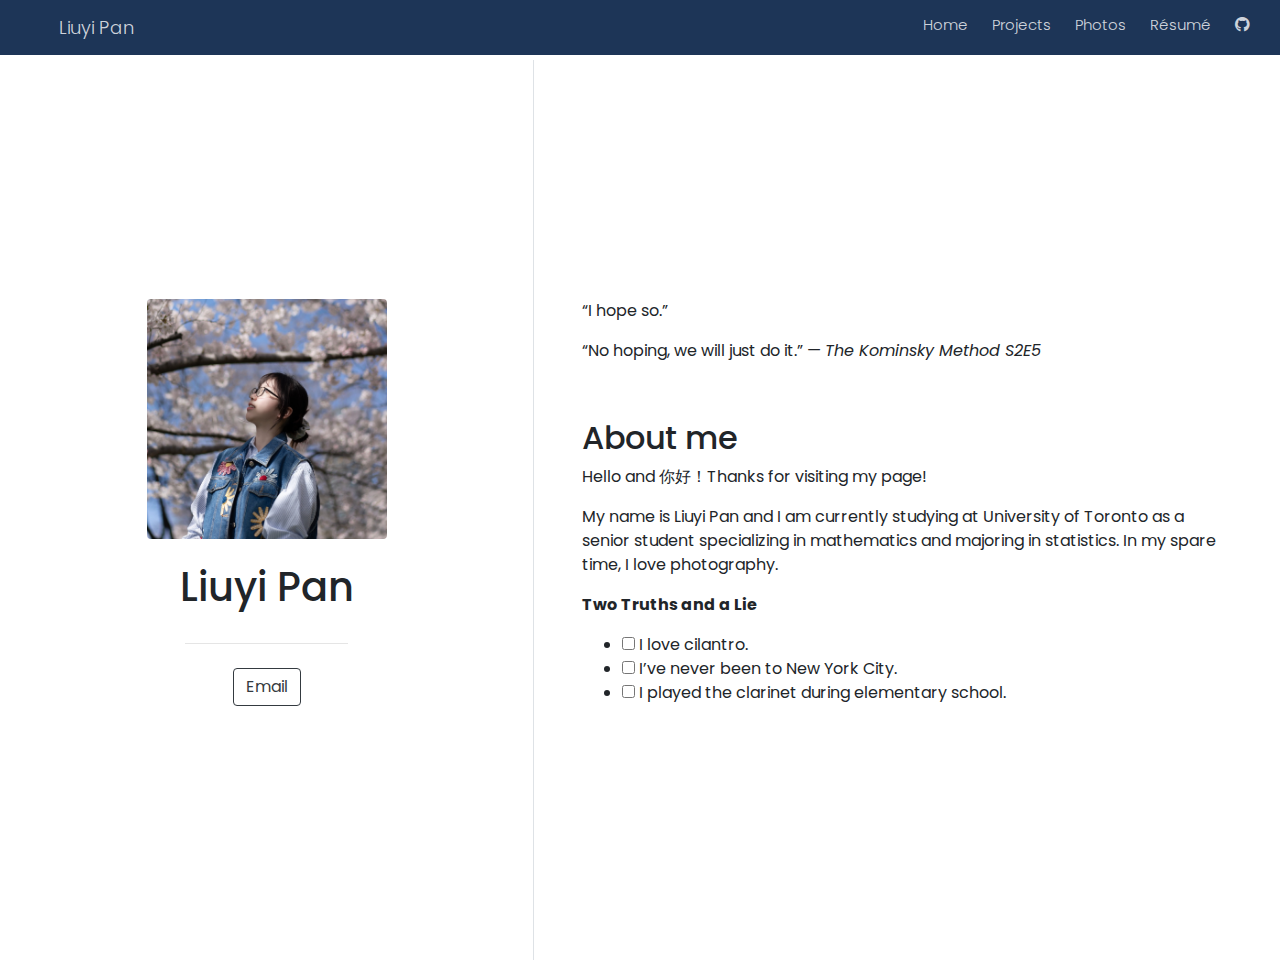
==== commit 621ec3fb: "update TWOL" ====
--- a/index.html
+++ b/index.html
@@ -1009,18 +1009,20 @@
             <div id="about-me" class="section level2">
             <h2>About me</h2>
             <p>Hello and 你好！Thanks for visiting my page!</p>
-            <p>My name is Liuyi Pan and I am currently studying at
-            University of Toronto as a senior student specializing in
-            Mathematics and its applications in Probability and
-            Statistics. In my spare time, I love photography.</p>
+            <p>My name is Liuyi Pan and I am currently studying at University of Toronto as a senior student specializing in mathematics and majoring in statistics. In my spare time, I love photography.</p>
             <p><strong>Two Truths and a Lie</strong></p>
             <ul class="task-list">
-            <li><input type="checkbox" disabled="" />
-            I love cilantro.</li>
-            <li><input type="checkbox" disabled="" checked="" />
-            I’ve never been to New York City.</li>
-            <li><input type="checkbox" disabled="" checked="" />
-            I played the clarinet during elementary school.</li>
+            <li><input id="checkbox1" type="checkbox"  onclick = "checkLie('checkbox1')" />
+            I love cilantro. 
+            <span id="checkbox1-truth" style="display:none; margin-left:10px; color:#ff4141;">  Lie!</span></li>
+            <li><input id="checkbox2" type="checkbox"  onclick = "checkLie('checkbox2')" />
+            I’ve never been to New York City.
+            <span id="checkbox2-truth" style="display:none; margin-left:10px; color:#376cfd;">  Truth!</span></li>
+            <li><input id="checkbox3" type="checkbox"  onclick = "checkLie('checkbox3')" />
+            I played the clarinet during elementary school.
+            <span id="checkbox3-truth" style="display:none; margin-left:10px; color:#376cfd;">  Truth!</span></li>
+            <li id="truth-win" style = "display: none; color:#00c95a;">Win! 🎉</li>
+            <li id="truth-lose" style = "display: none; color:#ff4141;">Lose!</li>
             </ul>
             </div>
           </div>
@@ -1060,18 +1062,20 @@
               <div id="about-me" class="section level2">
               <h2>About me</h2>
               <p>Hello and 你好！Thanks for visiting my page!</p>
-              <p>My name is Liuyi Pan and I am currently studying at
-              University of Toronto as a senior student specializing in
-              Mathematics and its applications in Probability and
-              Statistics. In my spare time, I love photography.</p>
+              <p>My name is Liuyi Pan and I am currently studying at University of Toronto as a senior student specializing in mathematics and majoring in statistics. In my spare time, I love photography.</p>
               <p><strong>Two Truths and a Lie</strong></p>
               <ul class="task-list">
-              <li><input type="checkbox" disabled="" />
-              I love cilantro.</li>
-              <li><input type="checkbox" disabled="" checked="" />
-              I’ve never been to New York City.</li>
-              <li><input type="checkbox" disabled="" checked="" />
-              I played the clarinet during elementary school.</li>
+                <li><input id="checkbox4" type="checkbox"  onclick = "checkLie('checkbox4')" />
+                I love cilantro.
+                <span id="checkbox4-truth" style="display:none; margin-left:10px; color:#ff4141;">  Lie!</span></li>
+                <li><input id="checkbox5" type="checkbox"  onclick = "checkLie('checkbox5')" />
+                I’ve never been to New York City.
+                <span id="checkbox5-truth" style="display:none; margin-left:10px; color:#376cfd;">  Truth!</span></li>
+                <li><input id="checkbox6" type="checkbox"  onclick = "checkLie('checkbox6')" />
+                I played the clarinet during elementary school.
+                <span id="checkbox6-truth" style="display:none; margin-left:10px; color:#376cfd;">  Truth!</span></li>
+                <li id="truth-win-s" style = "display: none; color:#00c95a">Win 🎉</li>
+                <li id="truth-lose-s" style = "display: none; color:#ff4141;">Lose!</li>
               </ul>
               </div>
             </div>
@@ -1084,7 +1088,36 @@
     <script src="https://code.jquery.com/jquery-3.5.1.slim.min.js" integrity="sha384-DfXdz2htPH0lsSSs5nCTpuj/zy4C+OGpamoFVy38MVBnE+IbbVYUew+OrCXaRkfj" crossorigin="anonymous"></script>
     <script src="https://cdn.jsdelivr.net/npm/popper.js@1.16.0/dist/umd/popper.min.js" integrity="sha384-Q6E9RHvbIyZFJoft+2mJbHaEWldlvI9IOYy5n3zV9zzTtmI3UksdQRVvoxMfooAo" crossorigin="anonymous"></script>
     <script src="https://stackpath.bootstrapcdn.com/bootstrap/4.5.0/js/bootstrap.min.js" integrity="sha384-OgVRvuATP1z7JjHLkuOU7Xw704+h835Lr+6QL9UvYjZE3Ipu6Tp75j7Bh/kR0JKI" crossorigin="anonymous"></script>
-
+    <script>
+      function checkLie(id){
+      if(document.getElementById(id).checked)
+      {
+        document.getElementById(id+'-truth').style.display = 'inline'
+      }else{
+        document.getElementById(id+'-truth').style.display = 'none'
+      }
+      if(document.getElementById("checkbox1").checked === false && document.getElementById("checkbox2").checked && document.getElementById("checkbox3").checked)
+      {
+        document.getElementById('truth-win').style.display = 'inline'
+        document.getElementById('truth-lose').style.display = 'none'
+      }
+      if(document.getElementById("checkbox1").checked)
+      {
+        document.getElementById('truth-lose').style.display = 'inline'
+        document.getElementById('truth-win').style.display = 'none'
+      }
+      if(document.getElementById("checkbox4").checked === false && document.getElementById("checkbox5").checked && document.getElementById("checkbox6").checked)
+      {
+        document.getElementById('truth-win-s').style.display = 'inline'
+        document.getElementById('truth-lose-s').style.display = 'none'
+      }
+      if(document.getElementById("checkbox4").checked)
+      {
+        document.getElementById('truth-lose-s').style.display = 'inline'
+        document.getElementById('truth-win-s').style.display = 'none'
+      }
+    }
+    </script>
       <!--radix_placeholder_site_after_body-->
       <!--/radix_placeholder_site_after_body-->
       <!--radix_placeholder_navigation_after_body-->
@@ -1096,7 +1129,5 @@
       <i class="fab fa-js"></i></span></p>
       </div>
       <!--/radix_placeholder_navigation_after_body-->
-
-  
   </body>
 </html>
